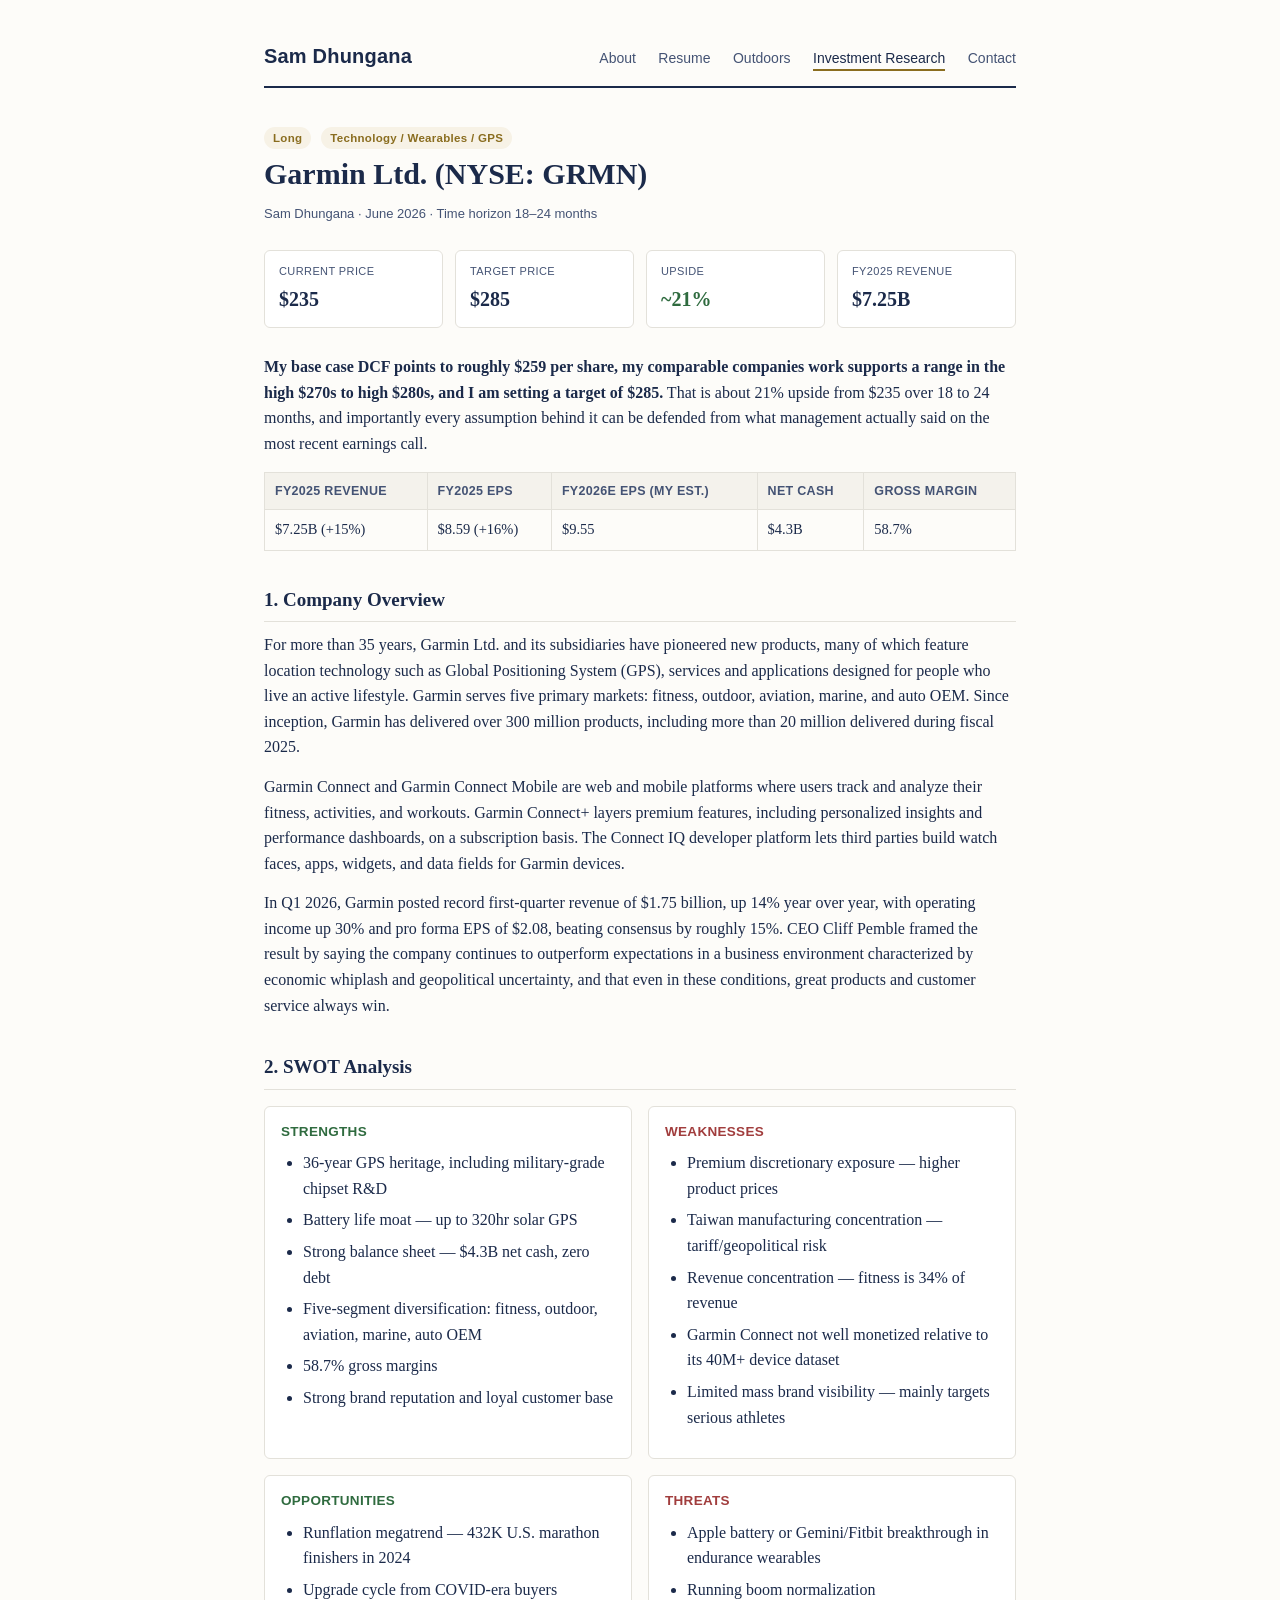
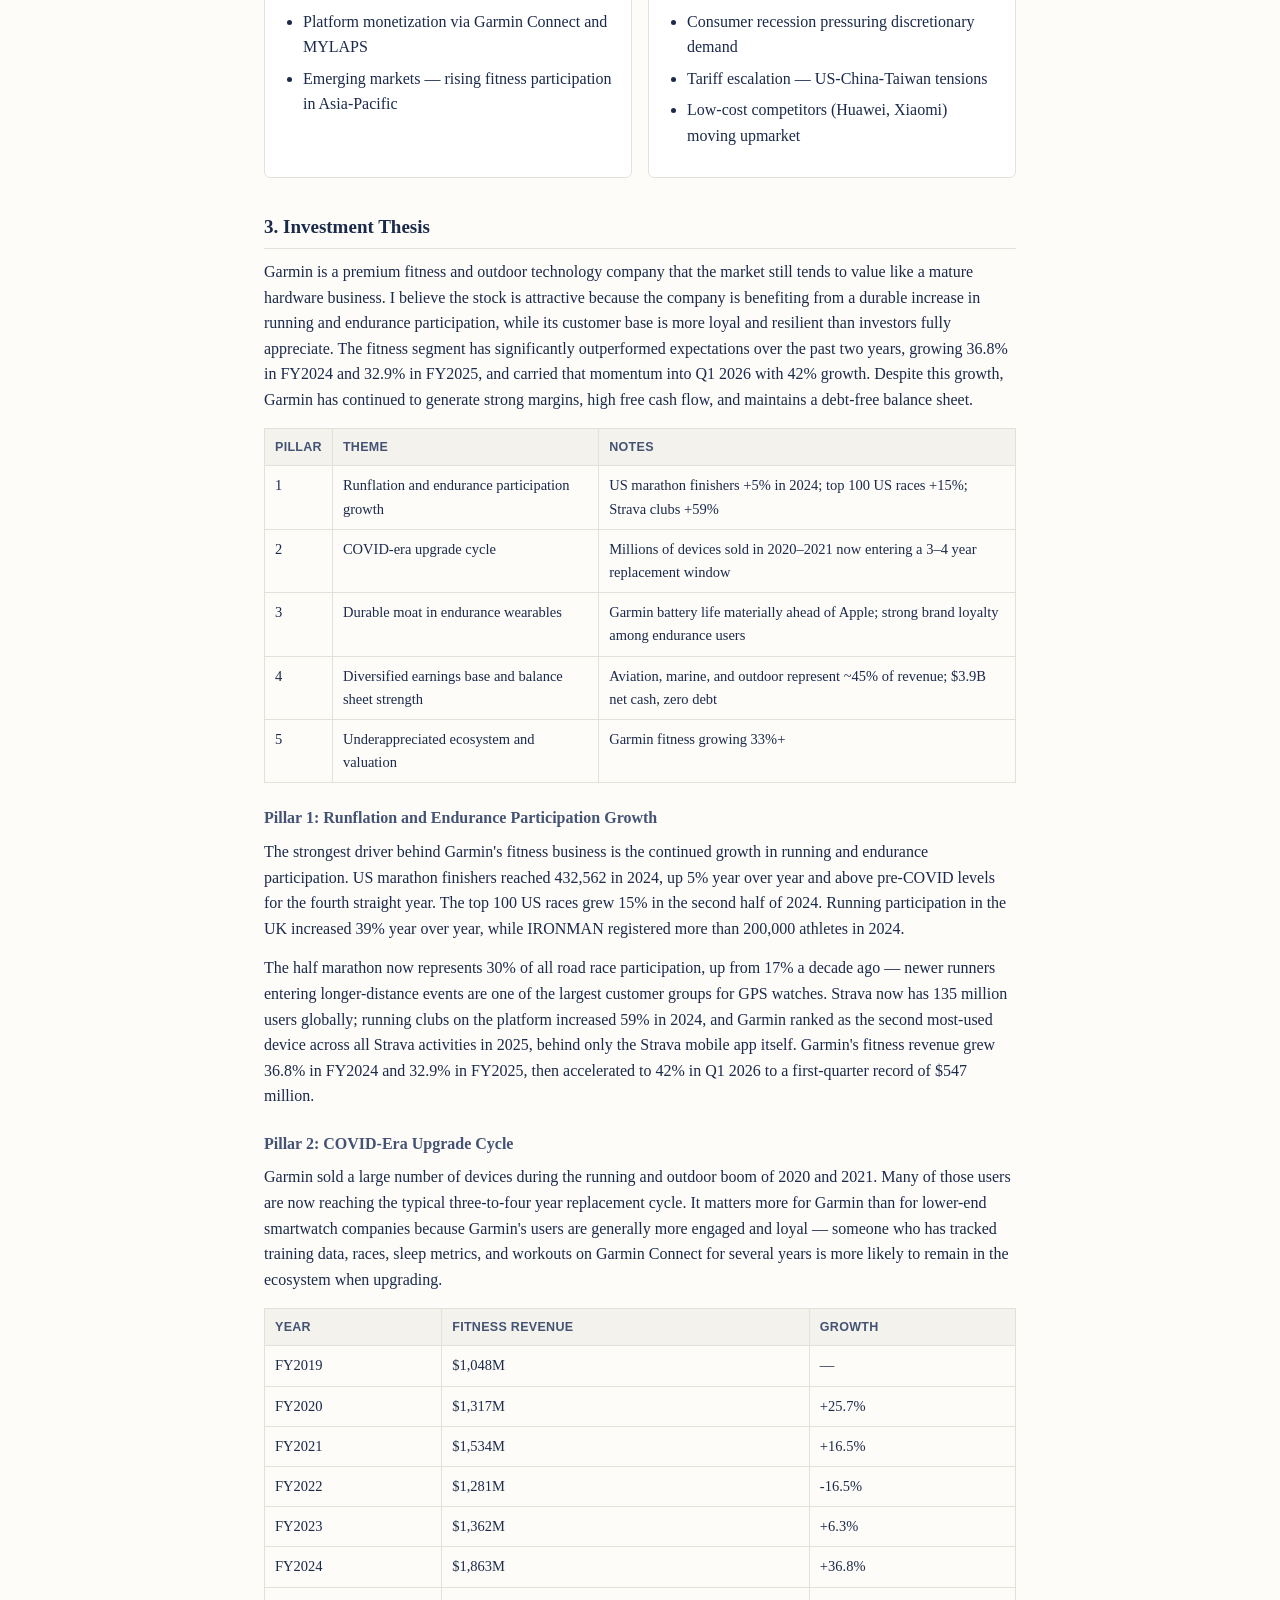
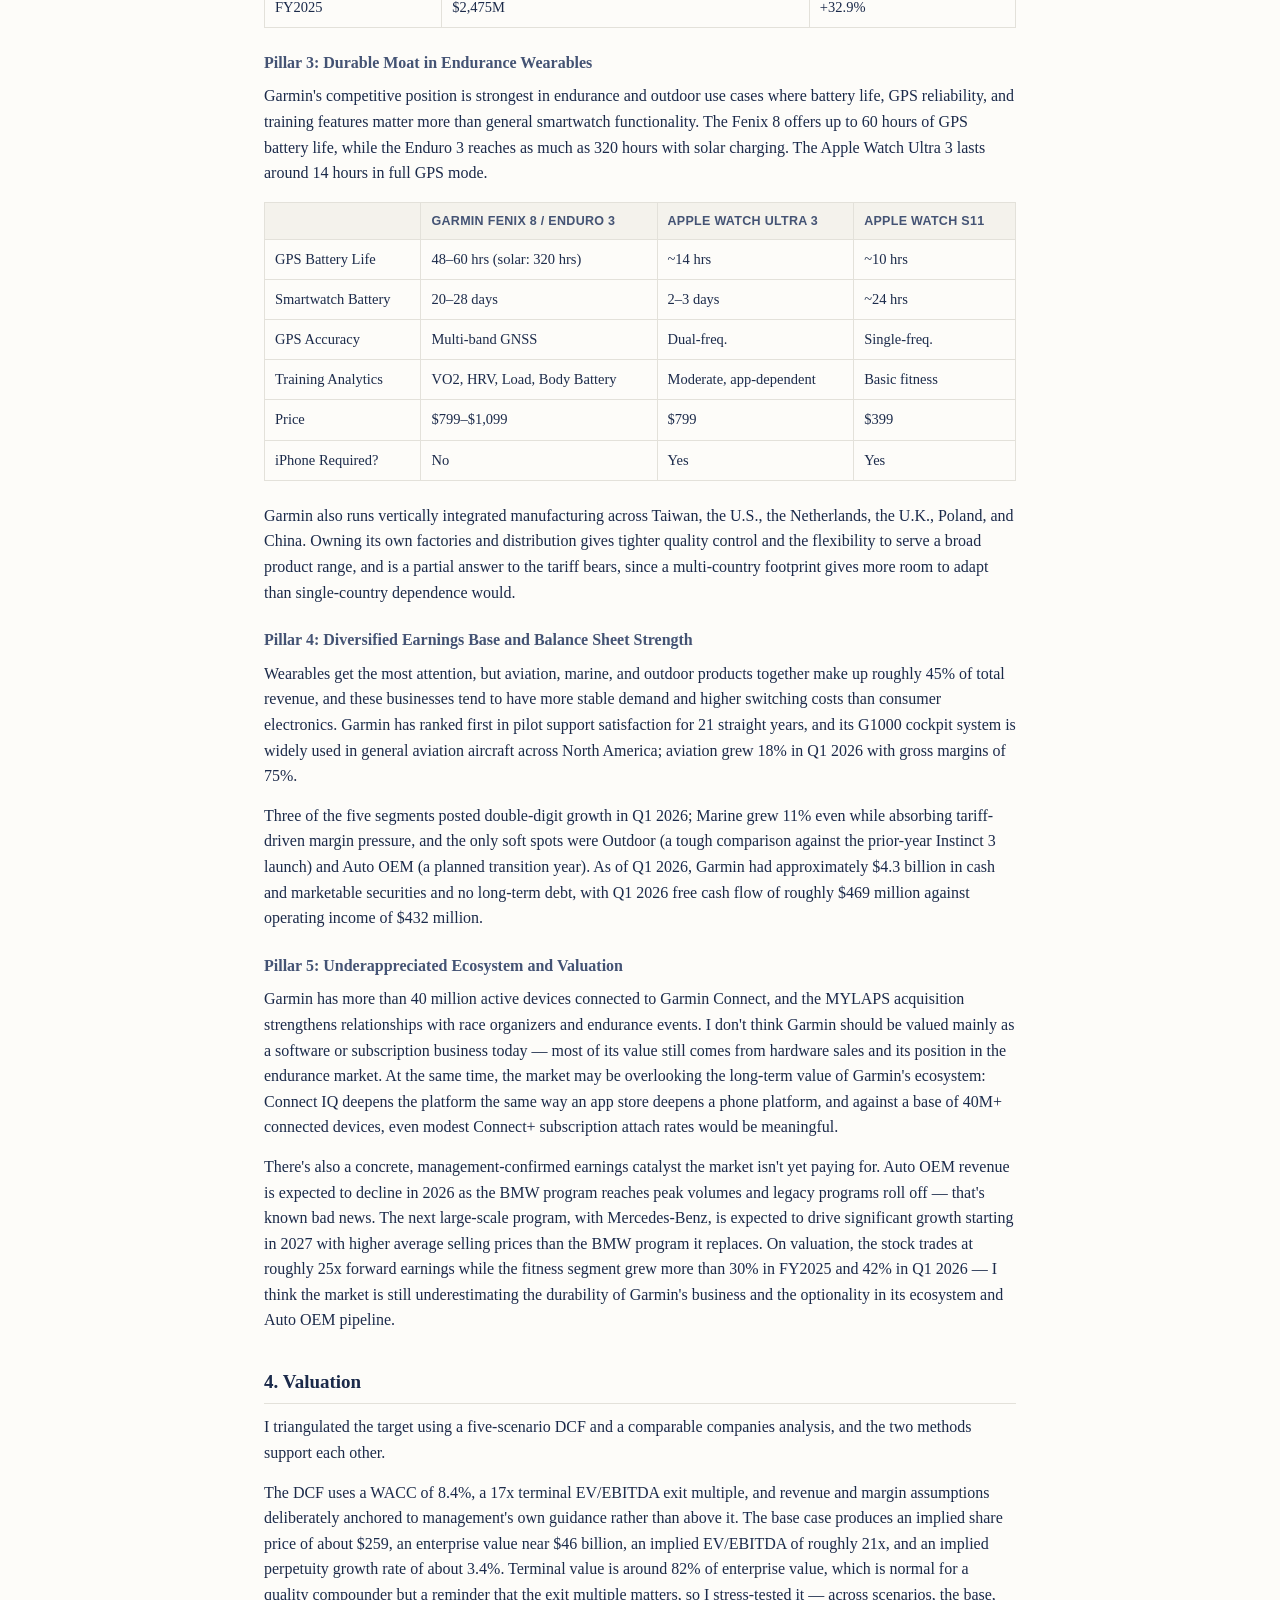
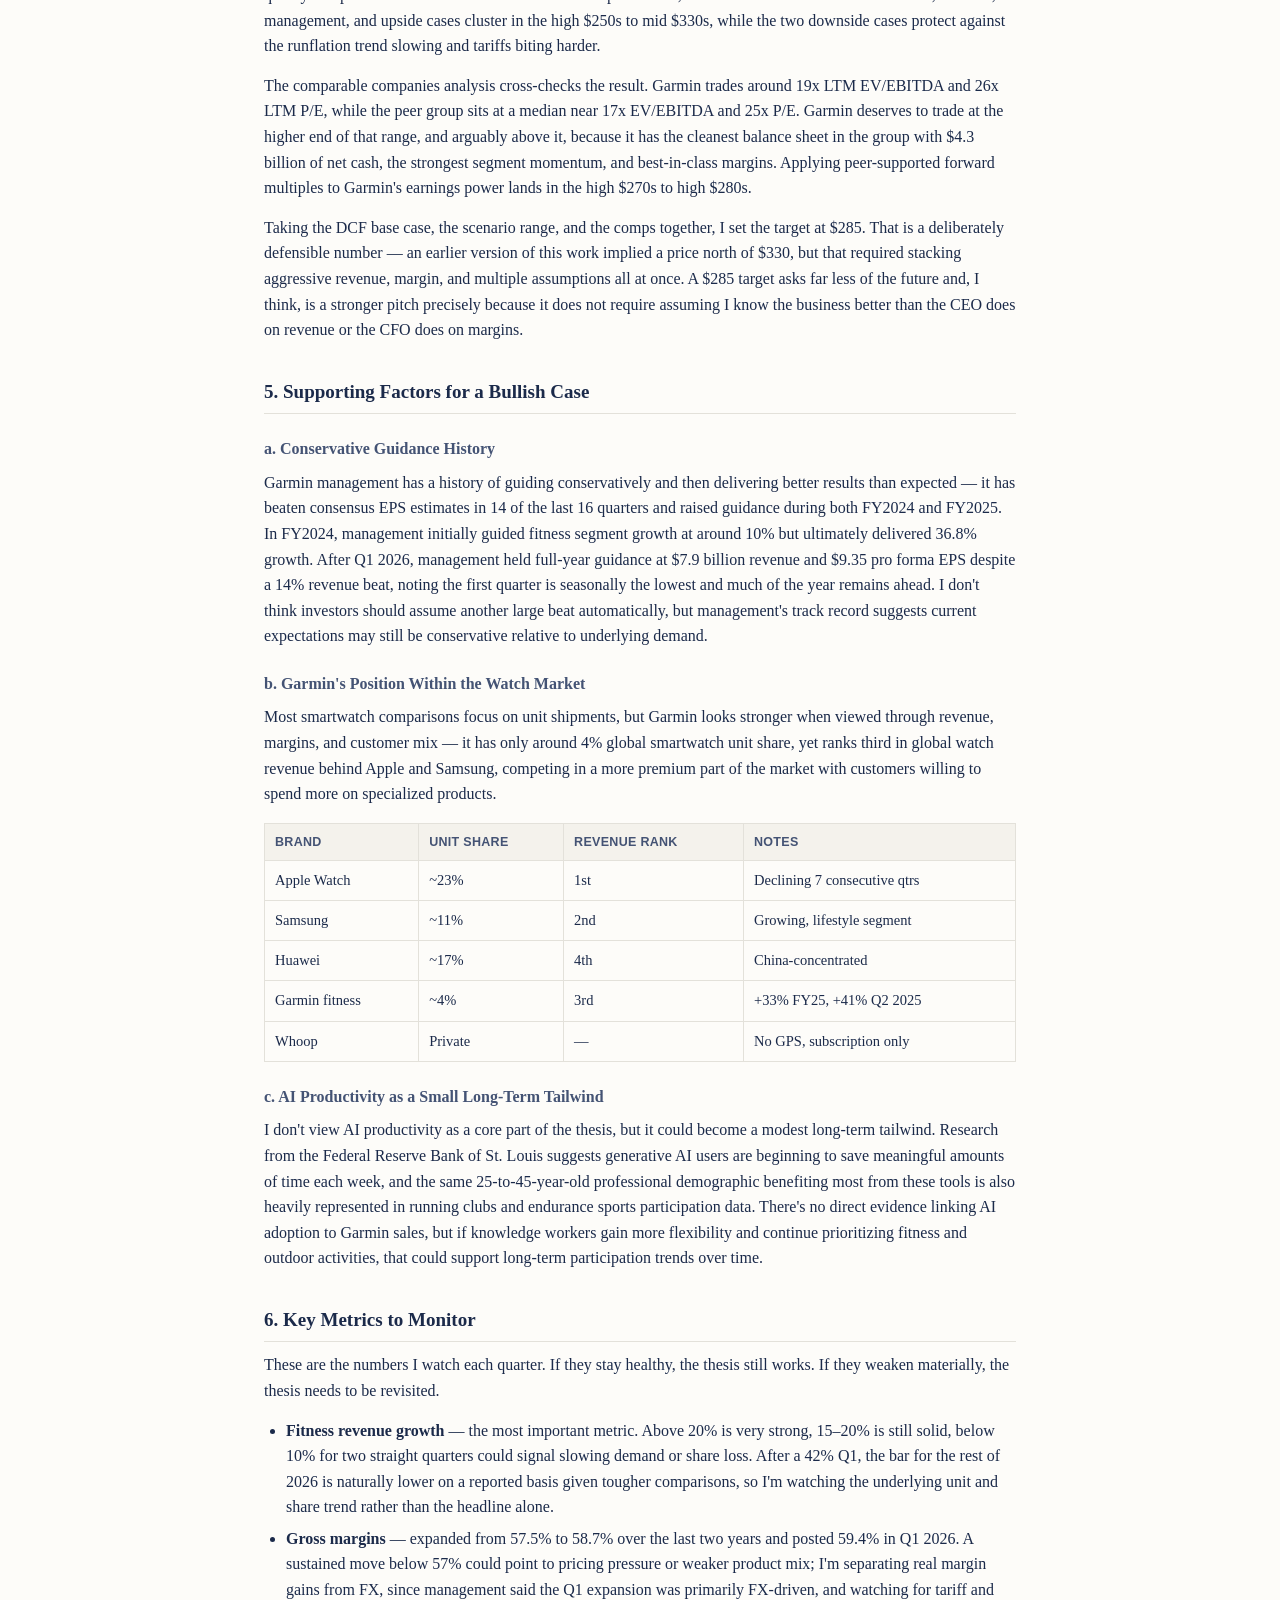
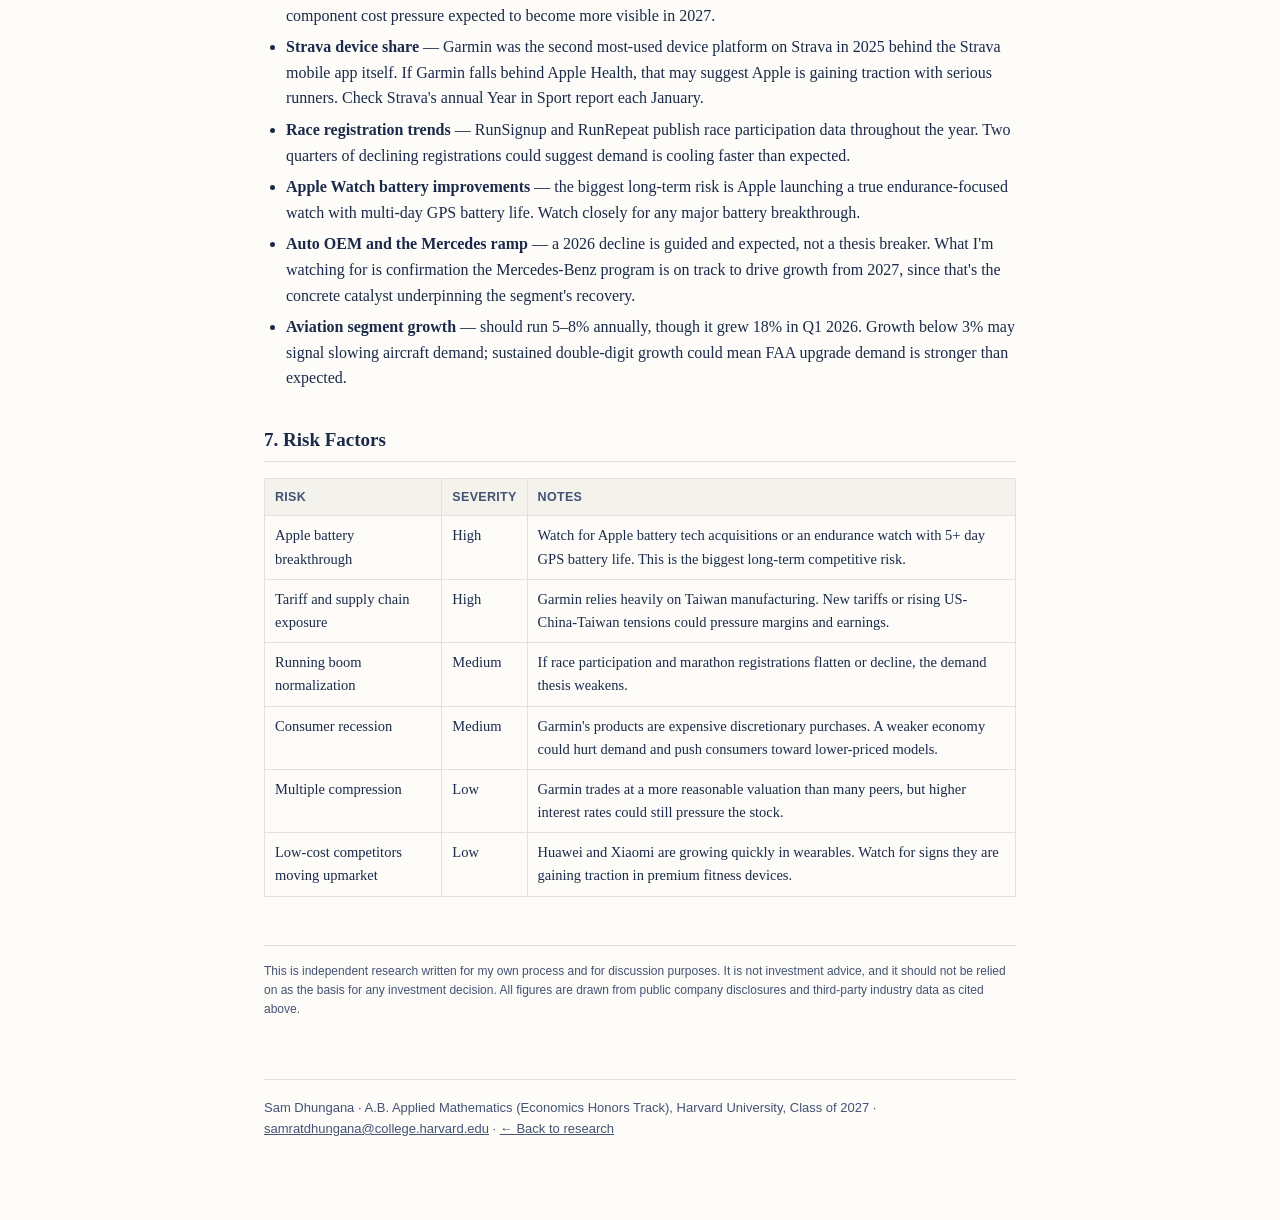
==== garmin.html @ d47741ad "Add files via upload" ====
<!DOCTYPE html>
<html lang="en">
<head>
<meta charset="UTF-8">
<meta name="viewport" content="width=device-width, initial-scale=1.0">
<title>Garmin Ltd. (NYSE: GRMN) — Sam Dhungana</title>
<link rel="stylesheet" href="style.css">
</head>
<body>
<div class="wrap">

  <header class="site">
    <div class="name">Sam Dhungana</div>
    <nav class="site">
      <a href="index.html">About</a>
      <a href="resume.html">Resume</a>
      <a href="outdoors.html">Outdoors</a>
      <a href="research.html" class="active">Investment Research</a>
      <a href="mailto:samratdhungana@college.harvard.edu">Contact</a>
    </nav>
  </header>

  <span class="pill">Long</span>
  <span class="pill">Technology / Wearables / GPS</span>
  <h1>Garmin Ltd. (NYSE: GRMN)</h1>
  <div class="byline">Sam Dhungana &middot; June 2026 &middot; Time horizon 18&ndash;24 months</div>

  <div class="stat-row">
    <div class="stat"><div class="label">Current Price</div><div class="value">$235</div></div>
    <div class="stat"><div class="label">Target Price</div><div class="value">$285</div></div>
    <div class="stat"><div class="label">Upside</div><div class="value upside">~21%</div></div>
    <div class="stat"><div class="label">FY2025 Revenue</div><div class="value">$7.25B</div></div>
  </div>

  <p><strong>My base case DCF points to roughly $259 per share, my comparable companies work supports a range in the high $270s to high $280s, and I am setting a target of $285.</strong> That is about 21% upside from $235 over 18 to 24 months, and importantly every assumption behind it can be defended from what management actually said on the most recent earnings call.</p>

  <table>
    <tr><th>FY2025 Revenue</th><th>FY2025 EPS</th><th>FY2026E EPS (My Est.)</th><th>Net Cash</th><th>Gross Margin</th></tr>
    <tr><td>$7.25B (+15%)</td><td>$8.59 (+16%)</td><td>$9.55</td><td>$4.3B</td><td>58.7%</td></tr>
  </table>

  <h2>1. Company Overview</h2>
  <p>For more than 35 years, Garmin Ltd. and its subsidiaries have pioneered new products, many of which feature location technology such as Global Positioning System (GPS), services and applications designed for people who live an active lifestyle. Garmin serves five primary markets: fitness, outdoor, aviation, marine, and auto OEM. Since inception, Garmin has delivered over 300 million products, including more than 20 million delivered during fiscal 2025.</p>
  <p>Garmin Connect and Garmin Connect Mobile are web and mobile platforms where users track and analyze their fitness, activities, and workouts. Garmin Connect+ layers premium features, including personalized insights and performance dashboards, on a subscription basis. The Connect IQ developer platform lets third parties build watch faces, apps, widgets, and data fields for Garmin devices.</p>
  <p>In Q1 2026, Garmin posted record first-quarter revenue of $1.75 billion, up 14% year over year, with operating income up 30% and pro forma EPS of $2.08, beating consensus by roughly 15%. CEO Cliff Pemble framed the result by saying the company continues to outperform expectations in a business environment characterized by economic whiplash and geopolitical uncertainty, and that even in these conditions, great products and customer service always win.</p>

  <h2>2. SWOT Analysis</h2>
  <div class="two-col">
    <div class="box strengths">
      <h4>Strengths</h4>
      <ul>
        <li>36-year GPS heritage, including military-grade chipset R&amp;D</li>
        <li>Battery life moat &mdash; up to 320hr solar GPS</li>
        <li>Strong balance sheet &mdash; $4.3B net cash, zero debt</li>
        <li>Five-segment diversification: fitness, outdoor, aviation, marine, auto OEM</li>
        <li>58.7% gross margins</li>
        <li>Strong brand reputation and loyal customer base</li>
      </ul>
    </div>
    <div class="box weaknesses">
      <h4>Weaknesses</h4>
      <ul>
        <li>Premium discretionary exposure &mdash; higher product prices</li>
        <li>Taiwan manufacturing concentration &mdash; tariff/geopolitical risk</li>
        <li>Revenue concentration &mdash; fitness is 34% of revenue</li>
        <li>Garmin Connect not well monetized relative to its 40M+ device dataset</li>
        <li>Limited mass brand visibility &mdash; mainly targets serious athletes</li>
      </ul>
    </div>
    <div class="box opportunities">
      <h4>Opportunities</h4>
      <ul>
        <li>Runflation megatrend &mdash; 432K U.S. marathon finishers in 2024</li>
        <li>Upgrade cycle from COVID-era buyers</li>
        <li>Platform monetization via Garmin Connect and MYLAPS</li>
        <li>Emerging markets &mdash; rising fitness participation in Asia-Pacific</li>
      </ul>
    </div>
    <div class="box threats">
      <h4>Threats</h4>
      <ul>
        <li>Apple battery or Gemini/Fitbit breakthrough in endurance wearables</li>
        <li>Running boom normalization</li>
        <li>Consumer recession pressuring discretionary demand</li>
        <li>Tariff escalation &mdash; US-China-Taiwan tensions</li>
        <li>Low-cost competitors (Huawei, Xiaomi) moving upmarket</li>
      </ul>
    </div>
  </div>

  <h2>3. Investment Thesis</h2>
  <p>Garmin is a premium fitness and outdoor technology company that the market still tends to value like a mature hardware business. I believe the stock is attractive because the company is benefiting from a durable increase in running and endurance participation, while its customer base is more loyal and resilient than investors fully appreciate. The fitness segment has significantly outperformed expectations over the past two years, growing 36.8% in FY2024 and 32.9% in FY2025, and carried that momentum into Q1 2026 with 42% growth. Despite this growth, Garmin has continued to generate strong margins, high free cash flow, and maintains a debt-free balance sheet.</p>

  <table>
    <tr><th>Pillar</th><th>Theme</th><th>Notes</th></tr>
    <tr><td>1</td><td>Runflation and endurance participation growth</td><td>US marathon finishers +5% in 2024; top 100 US races +15%; Strava clubs +59%</td></tr>
    <tr><td>2</td><td>COVID-era upgrade cycle</td><td>Millions of devices sold in 2020&ndash;2021 now entering a 3&ndash;4 year replacement window</td></tr>
    <tr><td>3</td><td>Durable moat in endurance wearables</td><td>Garmin battery life materially ahead of Apple; strong brand loyalty among endurance users</td></tr>
    <tr><td>4</td><td>Diversified earnings base and balance sheet strength</td><td>Aviation, marine, and outdoor represent ~45% of revenue; $3.9B net cash, zero debt</td></tr>
    <tr><td>5</td><td>Underappreciated ecosystem and valuation</td><td>Garmin fitness growing 33%+</td></tr>
  </table>

  <h3>Pillar 1: Runflation and Endurance Participation Growth</h3>
  <p>The strongest driver behind Garmin's fitness business is the continued growth in running and endurance participation. US marathon finishers reached 432,562 in 2024, up 5% year over year and above pre-COVID levels for the fourth straight year. The top 100 US races grew 15% in the second half of 2024. Running participation in the UK increased 39% year over year, while IRONMAN registered more than 200,000 athletes in 2024.</p>
  <p>The half marathon now represents 30% of all road race participation, up from 17% a decade ago &mdash; newer runners entering longer-distance events are one of the largest customer groups for GPS watches. Strava now has 135 million users globally; running clubs on the platform increased 59% in 2024, and Garmin ranked as the second most-used device across all Strava activities in 2025, behind only the Strava mobile app itself. Garmin's fitness revenue grew 36.8% in FY2024 and 32.9% in FY2025, then accelerated to 42% in Q1 2026 to a first-quarter record of $547 million.</p>

  <h3>Pillar 2: COVID-Era Upgrade Cycle</h3>
  <p>Garmin sold a large number of devices during the running and outdoor boom of 2020 and 2021. Many of those users are now reaching the typical three-to-four year replacement cycle. It matters more for Garmin than for lower-end smartwatch companies because Garmin's users are generally more engaged and loyal &mdash; someone who has tracked training data, races, sleep metrics, and workouts on Garmin Connect for several years is more likely to remain in the ecosystem when upgrading.</p>
  <table>
    <tr><th>Year</th><th>Fitness Revenue</th><th>Growth</th></tr>
    <tr><td>FY2019</td><td>$1,048M</td><td>&mdash;</td></tr>
    <tr><td>FY2020</td><td>$1,317M</td><td>+25.7%</td></tr>
    <tr><td>FY2021</td><td>$1,534M</td><td>+16.5%</td></tr>
    <tr><td>FY2022</td><td>$1,281M</td><td>-16.5%</td></tr>
    <tr><td>FY2023</td><td>$1,362M</td><td>+6.3%</td></tr>
    <tr><td>FY2024</td><td>$1,863M</td><td>+36.8%</td></tr>
    <tr><td>FY2025</td><td>$2,475M</td><td>+32.9%</td></tr>
  </table>

  <h3>Pillar 3: Durable Moat in Endurance Wearables</h3>
  <p>Garmin's competitive position is strongest in endurance and outdoor use cases where battery life, GPS reliability, and training features matter more than general smartwatch functionality. The Fenix 8 offers up to 60 hours of GPS battery life, while the Enduro 3 reaches as much as 320 hours with solar charging. The Apple Watch Ultra 3 lasts around 14 hours in full GPS mode.</p>
  <table>
    <tr><th></th><th>Garmin Fenix 8 / Enduro 3</th><th>Apple Watch Ultra 3</th><th>Apple Watch S11</th></tr>
    <tr><td>GPS Battery Life</td><td>48&ndash;60 hrs (solar: 320 hrs)</td><td>~14 hrs</td><td>~10 hrs</td></tr>
    <tr><td>Smartwatch Battery</td><td>20&ndash;28 days</td><td>2&ndash;3 days</td><td>~24 hrs</td></tr>
    <tr><td>GPS Accuracy</td><td>Multi-band GNSS</td><td>Dual-freq.</td><td>Single-freq.</td></tr>
    <tr><td>Training Analytics</td><td>VO2, HRV, Load, Body Battery</td><td>Moderate, app-dependent</td><td>Basic fitness</td></tr>
    <tr><td>Price</td><td>$799&ndash;$1,099</td><td>$799</td><td>$399</td></tr>
    <tr><td>iPhone Required?</td><td>No</td><td>Yes</td><td>Yes</td></tr>
  </table>
  <p>Garmin also runs vertically integrated manufacturing across Taiwan, the U.S., the Netherlands, the U.K., Poland, and China. Owning its own factories and distribution gives tighter quality control and the flexibility to serve a broad product range, and is a partial answer to the tariff bears, since a multi-country footprint gives more room to adapt than single-country dependence would.</p>

  <h3>Pillar 4: Diversified Earnings Base and Balance Sheet Strength</h3>
  <p>Wearables get the most attention, but aviation, marine, and outdoor products together make up roughly 45% of total revenue, and these businesses tend to have more stable demand and higher switching costs than consumer electronics. Garmin has ranked first in pilot support satisfaction for 21 straight years, and its G1000 cockpit system is widely used in general aviation aircraft across North America; aviation grew 18% in Q1 2026 with gross margins of 75%.</p>
  <p>Three of the five segments posted double-digit growth in Q1 2026; Marine grew 11% even while absorbing tariff-driven margin pressure, and the only soft spots were Outdoor (a tough comparison against the prior-year Instinct 3 launch) and Auto OEM (a planned transition year). As of Q1 2026, Garmin had approximately $4.3 billion in cash and marketable securities and no long-term debt, with Q1 2026 free cash flow of roughly $469 million against operating income of $432 million.</p>

  <h3>Pillar 5: Underappreciated Ecosystem and Valuation</h3>
  <p>Garmin has more than 40 million active devices connected to Garmin Connect, and the MYLAPS acquisition strengthens relationships with race organizers and endurance events. I don't think Garmin should be valued mainly as a software or subscription business today &mdash; most of its value still comes from hardware sales and its position in the endurance market. At the same time, the market may be overlooking the long-term value of Garmin's ecosystem: Connect IQ deepens the platform the same way an app store deepens a phone platform, and against a base of 40M+ connected devices, even modest Connect+ subscription attach rates would be meaningful.</p>
  <p>There's also a concrete, management-confirmed earnings catalyst the market isn't yet paying for. Auto OEM revenue is expected to decline in 2026 as the BMW program reaches peak volumes and legacy programs roll off &mdash; that's known bad news. The next large-scale program, with Mercedes-Benz, is expected to drive significant growth starting in 2027 with higher average selling prices than the BMW program it replaces. On valuation, the stock trades at roughly 25x forward earnings while the fitness segment grew more than 30% in FY2025 and 42% in Q1 2026 &mdash; I think the market is still underestimating the durability of Garmin's business and the optionality in its ecosystem and Auto OEM pipeline.</p>

  <h2>4. Valuation</h2>
  <p>I triangulated the target using a five-scenario DCF and a comparable companies analysis, and the two methods support each other.</p>
  <p>The DCF uses a WACC of 8.4%, a 17x terminal EV/EBITDA exit multiple, and revenue and margin assumptions deliberately anchored to management's own guidance rather than above it. The base case produces an implied share price of about $259, an enterprise value near $46 billion, an implied EV/EBITDA of roughly 21x, and an implied perpetuity growth rate of about 3.4%. Terminal value is around 82% of enterprise value, which is normal for a quality compounder but a reminder that the exit multiple matters, so I stress-tested it &mdash; across scenarios, the base, management, and upside cases cluster in the high $250s to mid $330s, while the two downside cases protect against the runflation trend slowing and tariffs biting harder.</p>
  <p>The comparable companies analysis cross-checks the result. Garmin trades around 19x LTM EV/EBITDA and 26x LTM P/E, while the peer group sits at a median near 17x EV/EBITDA and 25x P/E. Garmin deserves to trade at the higher end of that range, and arguably above it, because it has the cleanest balance sheet in the group with $4.3 billion of net cash, the strongest segment momentum, and best-in-class margins. Applying peer-supported forward multiples to Garmin's earnings power lands in the high $270s to high $280s.</p>
  <p>Taking the DCF base case, the scenario range, and the comps together, I set the target at $285. That is a deliberately defensible number &mdash; an earlier version of this work implied a price north of $330, but that required stacking aggressive revenue, margin, and multiple assumptions all at once. A $285 target asks far less of the future and, I think, is a stronger pitch precisely because it does not require assuming I know the business better than the CEO does on revenue or the CFO does on margins.</p>

  <h2>5. Supporting Factors for a Bullish Case</h2>
  <h3>a. Conservative Guidance History</h3>
  <p>Garmin management has a history of guiding conservatively and then delivering better results than expected &mdash; it has beaten consensus EPS estimates in 14 of the last 16 quarters and raised guidance during both FY2024 and FY2025. In FY2024, management initially guided fitness segment growth at around 10% but ultimately delivered 36.8% growth. After Q1 2026, management held full-year guidance at $7.9 billion revenue and $9.35 pro forma EPS despite a 14% revenue beat, noting the first quarter is seasonally the lowest and much of the year remains ahead. I don't think investors should assume another large beat automatically, but management's track record suggests current expectations may still be conservative relative to underlying demand.</p>

  <h3>b. Garmin's Position Within the Watch Market</h3>
  <p>Most smartwatch comparisons focus on unit shipments, but Garmin looks stronger when viewed through revenue, margins, and customer mix &mdash; it has only around 4% global smartwatch unit share, yet ranks third in global watch revenue behind Apple and Samsung, competing in a more premium part of the market with customers willing to spend more on specialized products.</p>
  <table>
    <tr><th>Brand</th><th>Unit Share</th><th>Revenue Rank</th><th>Notes</th></tr>
    <tr><td>Apple Watch</td><td>~23%</td><td>1st</td><td>Declining 7 consecutive qtrs</td></tr>
    <tr><td>Samsung</td><td>~11%</td><td>2nd</td><td>Growing, lifestyle segment</td></tr>
    <tr><td>Huawei</td><td>~17%</td><td>4th</td><td>China-concentrated</td></tr>
    <tr><td>Garmin fitness</td><td>~4%</td><td>3rd</td><td>+33% FY25, +41% Q2 2025</td></tr>
    <tr><td>Whoop</td><td>Private</td><td>&mdash;</td><td>No GPS, subscription only</td></tr>
  </table>

  <h3>c. AI Productivity as a Small Long-Term Tailwind</h3>
  <p>I don't view AI productivity as a core part of the thesis, but it could become a modest long-term tailwind. Research from the Federal Reserve Bank of St. Louis suggests generative AI users are beginning to save meaningful amounts of time each week, and the same 25-to-45-year-old professional demographic benefiting most from these tools is also heavily represented in running clubs and endurance sports participation data. There's no direct evidence linking AI adoption to Garmin sales, but if knowledge workers gain more flexibility and continue prioritizing fitness and outdoor activities, that could support long-term participation trends over time.</p>

  <h2>6. Key Metrics to Monitor</h2>
  <p>These are the numbers I watch each quarter. If they stay healthy, the thesis still works. If they weaken materially, the thesis needs to be revisited.</p>
  <ul>
    <li><strong>Fitness revenue growth</strong> &mdash; the most important metric. Above 20% is very strong, 15&ndash;20% is still solid, below 10% for two straight quarters could signal slowing demand or share loss. After a 42% Q1, the bar for the rest of 2026 is naturally lower on a reported basis given tougher comparisons, so I'm watching the underlying unit and share trend rather than the headline alone.</li>
    <li><strong>Gross margins</strong> &mdash; expanded from 57.5% to 58.7% over the last two years and posted 59.4% in Q1 2026. A sustained move below 57% could point to pricing pressure or weaker product mix; I'm separating real margin gains from FX, since management said the Q1 expansion was primarily FX-driven, and watching for tariff and component cost pressure expected to become more visible in 2027.</li>
    <li><strong>Strava device share</strong> &mdash; Garmin was the second most-used device platform on Strava in 2025 behind the Strava mobile app itself. If Garmin falls behind Apple Health, that may suggest Apple is gaining traction with serious runners. Check Strava's annual Year in Sport report each January.</li>
    <li><strong>Race registration trends</strong> &mdash; RunSignup and RunRepeat publish race participation data throughout the year. Two quarters of declining registrations could suggest demand is cooling faster than expected.</li>
    <li><strong>Apple Watch battery improvements</strong> &mdash; the biggest long-term risk is Apple launching a true endurance-focused watch with multi-day GPS battery life. Watch closely for any major battery breakthrough.</li>
    <li><strong>Auto OEM and the Mercedes ramp</strong> &mdash; a 2026 decline is guided and expected, not a thesis breaker. What I'm watching for is confirmation the Mercedes-Benz program is on track to drive growth from 2027, since that's the concrete catalyst underpinning the segment's recovery.</li>
    <li><strong>Aviation segment growth</strong> &mdash; should run 5&ndash;8% annually, though it grew 18% in Q1 2026. Growth below 3% may signal slowing aircraft demand; sustained double-digit growth could mean FAA upgrade demand is stronger than expected.</li>
  </ul>

  <h2>7. Risk Factors</h2>
  <table>
    <tr><th>Risk</th><th>Severity</th><th>Notes</th></tr>
    <tr><td>Apple battery breakthrough</td><td>High</td><td>Watch for Apple battery tech acquisitions or an endurance watch with 5+ day GPS battery life. This is the biggest long-term competitive risk.</td></tr>
    <tr><td>Tariff and supply chain exposure</td><td>High</td><td>Garmin relies heavily on Taiwan manufacturing. New tariffs or rising US-China-Taiwan tensions could pressure margins and earnings.</td></tr>
    <tr><td>Running boom normalization</td><td>Medium</td><td>If race participation and marathon registrations flatten or decline, the demand thesis weakens.</td></tr>
    <tr><td>Consumer recession</td><td>Medium</td><td>Garmin's products are expensive discretionary purchases. A weaker economy could hurt demand and push consumers toward lower-priced models.</td></tr>
    <tr><td>Multiple compression</td><td>Low</td><td>Garmin trades at a more reasonable valuation than many peers, but higher interest rates could still pressure the stock.</td></tr>
    <tr><td>Low-cost competitors moving upmarket</td><td>Low</td><td>Huawei and Xiaomi are growing quickly in wearables. Watch for signs they are gaining traction in premium fitness devices.</td></tr>
  </table>

  <div class="disclaimer">This is independent research written for my own process and for discussion purposes. It is not investment advice, and it should not be relied on as the basis for any investment decision. All figures are drawn from public company disclosures and third-party industry data as cited above.</div>

  <footer class="site">
    Sam Dhungana &middot; A.B. Applied Mathematics (Economics Honors Track), Harvard University, Class of 2027 &middot;
    <a href="mailto:samratdhungana@college.harvard.edu" style="color:#445374;">samratdhungana@college.harvard.edu</a>
    &middot; <a href="research.html" style="color:#445374;">&larr; Back to research</a>
  </footer>

</div>
</body>
</html>
---- style.css ----
:root {
  --ink: #1b2a4a;
  --ink-soft: #445374;
  --accent: #8a6d1f;
  --accent-bg: #f7f2e6;
  --line: #e3e1da;
  --bg: #fdfcf9;
  --green: #2f6b3f;
  --red: #a13d3d;
}

* { box-sizing: border-box; }

body {
  margin: 0;
  background: var(--bg);
  color: var(--ink);
  font-family: Georgia, "Times New Roman", serif;
  line-height: 1.6;
}

.wrap { max-width: 800px; margin: 0 auto; padding: 40px 24px 80px; }
.wrap.wide { max-width: 980px; }

header.site {
  display: flex;
  justify-content: space-between;
  align-items: baseline;
  border-bottom: 2px solid var(--ink);
  padding-bottom: 14px;
  margin-bottom: 36px;
  font-family: Helvetica, Arial, sans-serif;
  flex-wrap: wrap;
  gap: 8px;
}

header.site .name { font-size: 20px; font-weight: 700; letter-spacing: 0.2px; }

nav.site a {
  margin-left: 18px;
  color: var(--ink-soft);
  text-decoration: none;
  font-size: 14px;
  font-family: Helvetica, Arial, sans-serif;
  padding-bottom: 3px;
}
nav.site a:hover { color: var(--accent); text-decoration: underline; }
nav.site a.active { color: var(--ink); border-bottom: 2px solid var(--accent); }

h1 { font-size: 30px; margin: 0 0 6px; }
h2 { font-size: 19px; margin: 34px 0 10px; border-bottom: 1px solid var(--line); padding-bottom: 6px; }
h3 { font-size: 16px; margin: 22px 0 8px; color: var(--ink-soft); }
p { margin: 0 0 14px; }

.tagline { color: var(--ink-soft); font-size: 15px; margin-bottom: 30px; font-family: Helvetica, Arial, sans-serif; }

.hero {
  display: flex;
  gap: 28px;
  align-items: center;
  margin-bottom: 12px;
  flex-wrap: wrap;
}
.hero .portrait {
  width: 150px;
  height: 150px;
  border-radius: 10px;
  background: var(--accent-bg);
  border: 1px solid var(--line);
  flex-shrink: 0;
  display: flex;
  align-items: center;
  justify-content: center;
  font-family: Helvetica, Arial, sans-serif;
  font-size: 12px;
  color: var(--ink-soft);
  text-align: center;
  overflow: hidden;
}
.hero .portrait img { width: 100%; height: 100%; object-fit: cover; }
.hero .intro { flex: 1; min-width: 240px; }

.card {
  border: 1px solid var(--line);
  border-radius: 6px;
  padding: 18px 20px;
  margin-bottom: 16px;
  background: #fff;
}
.card a.title { font-size: 17px; font-weight: 700; color: var(--ink); text-decoration: none; }
.card a.title:hover { color: var(--accent); }
.card .meta { font-family: Helvetica, Arial, sans-serif; font-size: 12.5px; color: var(--ink-soft); margin: 4px 0 8px; text-transform: uppercase; letter-spacing: 0.4px; }
.card .desc { font-size: 14.5px; color: var(--ink-soft); margin: 0; }

.pill {
  display: inline-block;
  font-family: Helvetica, Arial, sans-serif;
  font-size: 11.5px;
  font-weight: 700;
  padding: 2px 9px;
  border-radius: 999px;
  background: var(--accent-bg);
  color: var(--accent);
  margin-right: 6px;
  letter-spacing: 0.3px;
}

table { width: 100%; border-collapse: collapse; margin: 16px 0 22px; font-size: 14.5px; }
th, td { border: 1px solid var(--line); padding: 8px 10px; text-align: left; vertical-align: top; }
th { background: #f4f2ec; font-family: Helvetica, Arial, sans-serif; font-size: 12.5px; text-transform: uppercase; letter-spacing: 0.3px; color: var(--ink-soft); }

.stat-row { display: flex; flex-wrap: wrap; gap: 12px; margin: 18px 0 26px; }
.stat { flex: 1 1 140px; border: 1px solid var(--line); border-radius: 6px; padding: 12px 14px; background: #fff; }
.stat .label { font-family: Helvetica, Arial, sans-serif; font-size: 11px; text-transform: uppercase; color: var(--ink-soft); letter-spacing: 0.4px; }
.stat .value { font-size: 20px; font-weight: 700; margin-top: 2px; }
.upside { color: var(--green); }

ul { margin: 0 0 14px; padding-left: 22px; }
li { margin-bottom: 6px; }

.byline { font-family: Helvetica, Arial, sans-serif; font-size: 13px; color: var(--ink-soft); margin-bottom: 26px; }

.disclaimer { margin-top: 48px; padding-top: 16px; border-top: 1px solid var(--line); font-family: Helvetica, Arial, sans-serif; font-size: 12px; color: var(--ink-soft); }

footer.site { margin-top: 60px; padding-top: 18px; border-top: 1px solid var(--line); font-family: Helvetica, Arial, sans-serif; font-size: 13px; color: var(--ink-soft); }

.two-col { display: grid; grid-template-columns: 1fr 1fr; gap: 16px; margin: 16px 0 22px; }
@media (max-width: 600px) { .two-col { grid-template-columns: 1fr; } }
.two-col .box { border: 1px solid var(--line); border-radius: 6px; padding: 14px 16px; background: #fff; }
.two-col .box h4 { margin: 0 0 8px; font-family: Helvetica, Arial, sans-serif; font-size: 13.5px; text-transform: uppercase; letter-spacing: 0.3px; }
.two-col .box.strengths h4 { color: var(--green); }
.two-col .box.weaknesses h4 { color: var(--red); }
.two-col .box.opportunities h4 { color: var(--green); }
.two-col .box.threats h4 { color: var(--red); }

/* Gallery */
.gallery {
  display: grid;
  grid-template-columns: repeat(auto-fill, minmax(220px, 1fr));
  gap: 14px;
  margin: 18px 0 26px;
}
.gallery figure {
  margin: 0;
  border: 1px solid var(--line);
  border-radius: 6px;
  overflow: hidden;
  background: #fff;
}
.gallery .ph {
  aspect-ratio: 4/3;
  background: repeating-linear-gradient(45deg, #f1efe8, #f1efe8 10px, #e9e6dc 10px, #e9e6dc 20px);
  display: flex;
  align-items: center;
  justify-content: center;
  font-family: Helvetica, Arial, sans-serif;
  font-size: 12px;
  color: var(--ink-soft);
  text-align: center;
  padding: 10px;
}
.gallery img { width: 100%; aspect-ratio: 4/3; object-fit: cover; display: block; }
.gallery figcaption { font-family: Helvetica, Arial, sans-serif; font-size: 12.5px; color: var(--ink-soft); padding: 8px 10px; }

.btn {
  display: inline-block;
  font-family: Helvetica, Arial, sans-serif;
  font-size: 13.5px;
  font-weight: 700;
  padding: 8px 16px;
  border-radius: 6px;
  background: var(--ink);
  color: #fff !important;
  text-decoration: none;
}
.btn:hover { background: var(--accent); }
.btn.secondary { background: #fff; color: var(--ink) !important; border: 1px solid var(--line); }

.section-nav { display: flex; gap: 10px; flex-wrap: wrap; margin: 20px 0 30px; }
.section-nav a {
  font-family: Helvetica, Arial, sans-serif;
  font-size: 13.5px;
  padding: 10px 14px;
  border: 1px solid var(--line);
  border-radius: 6px;
  text-decoration: none;
  color: var(--ink);
  background: #fff;
  flex: 1 1 140px;
  text-align: center;
}
.section-nav a:hover { border-color: var(--accent); color: var(--accent); }

.resume-embed {
  border: 1px solid var(--line);
  border-radius: 6px;
  overflow: hidden;
  margin: 16px 0 26px;
  background: #fff;
}
.resume-embed embed { width: 100%; height: 800px; display: block; }
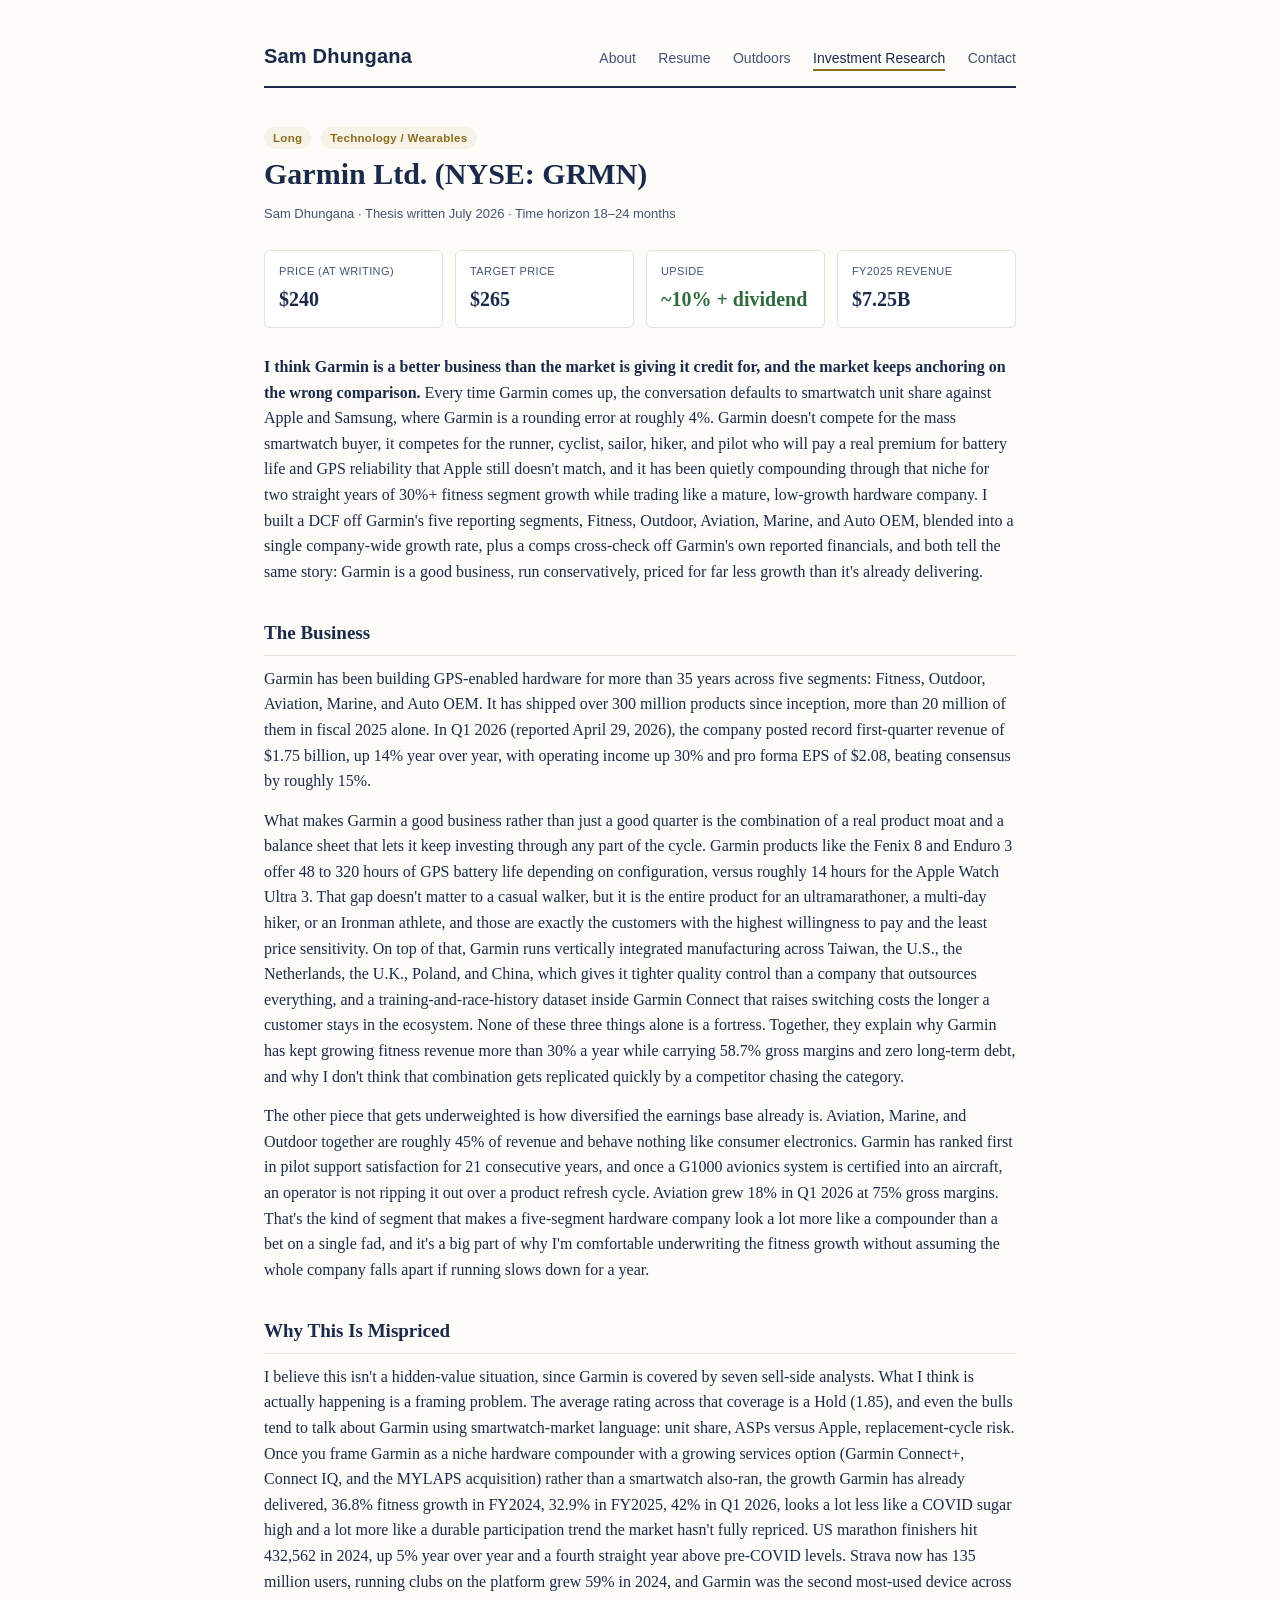
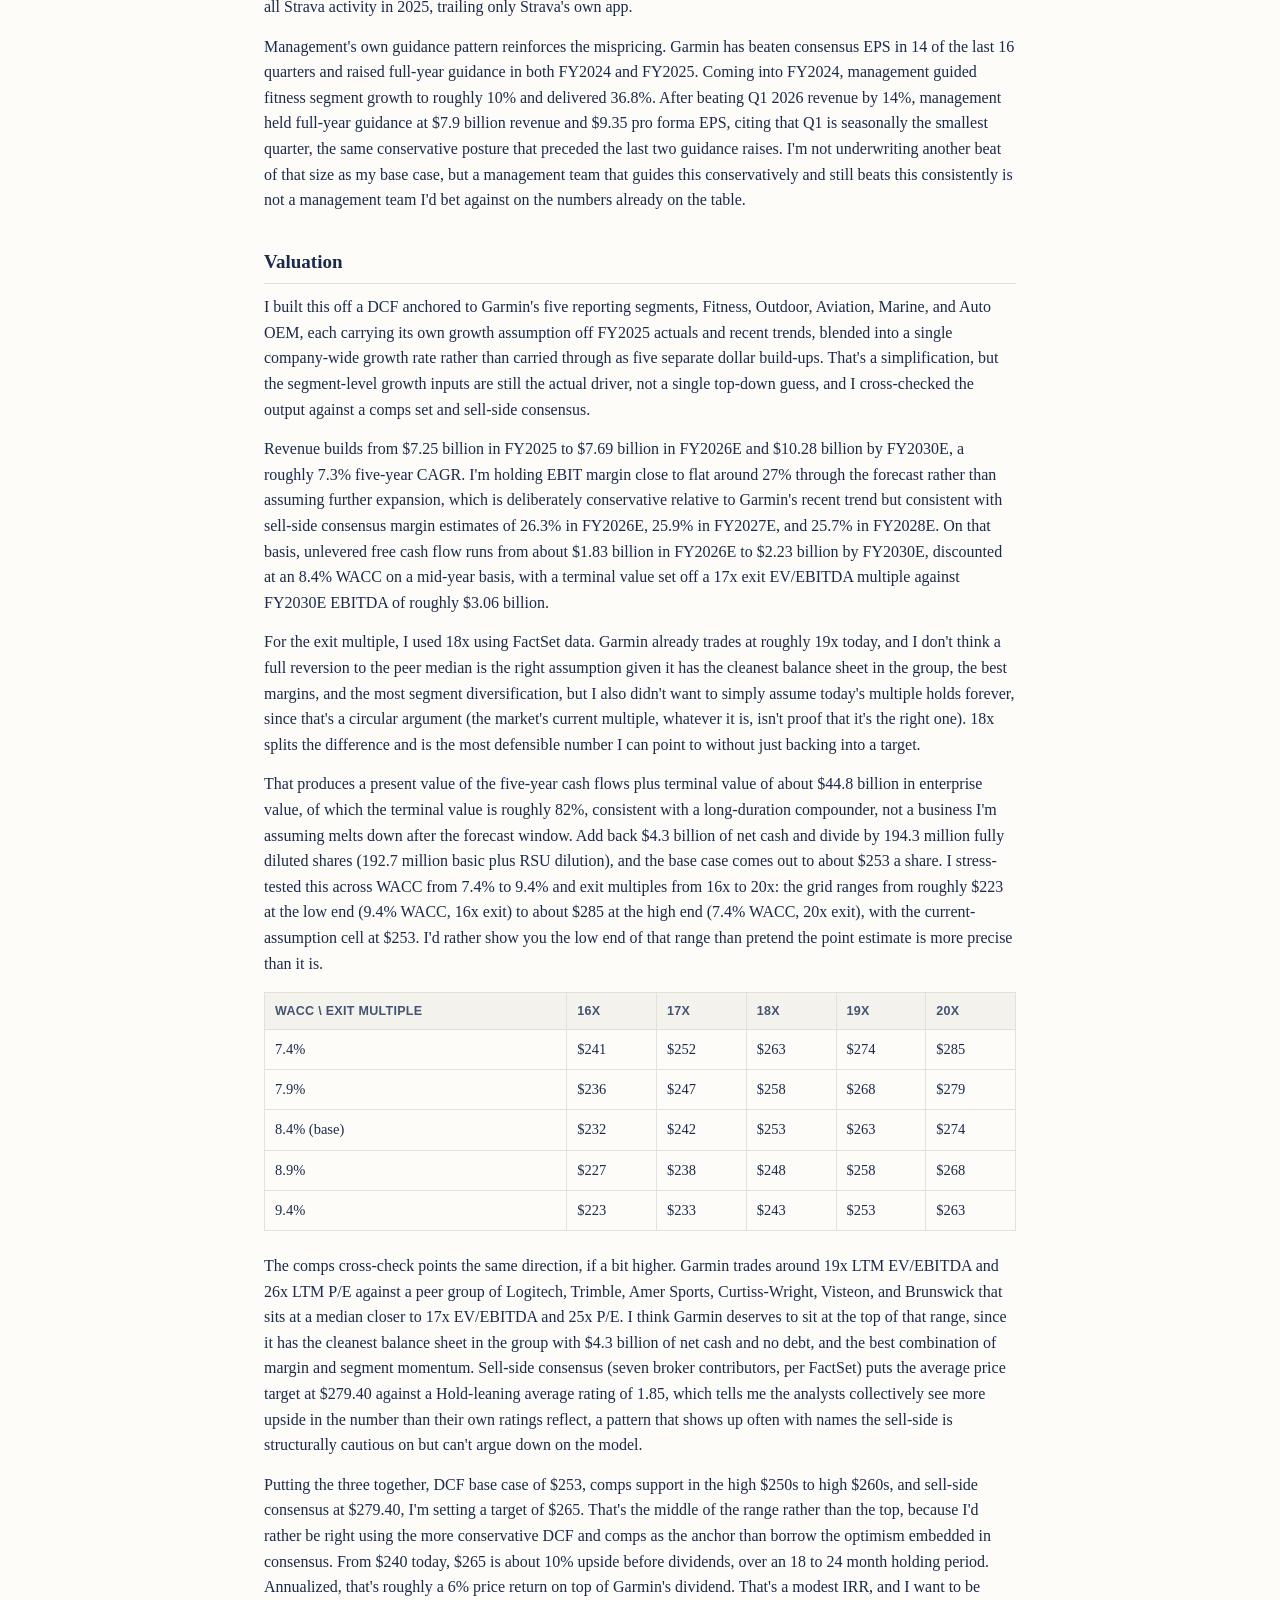
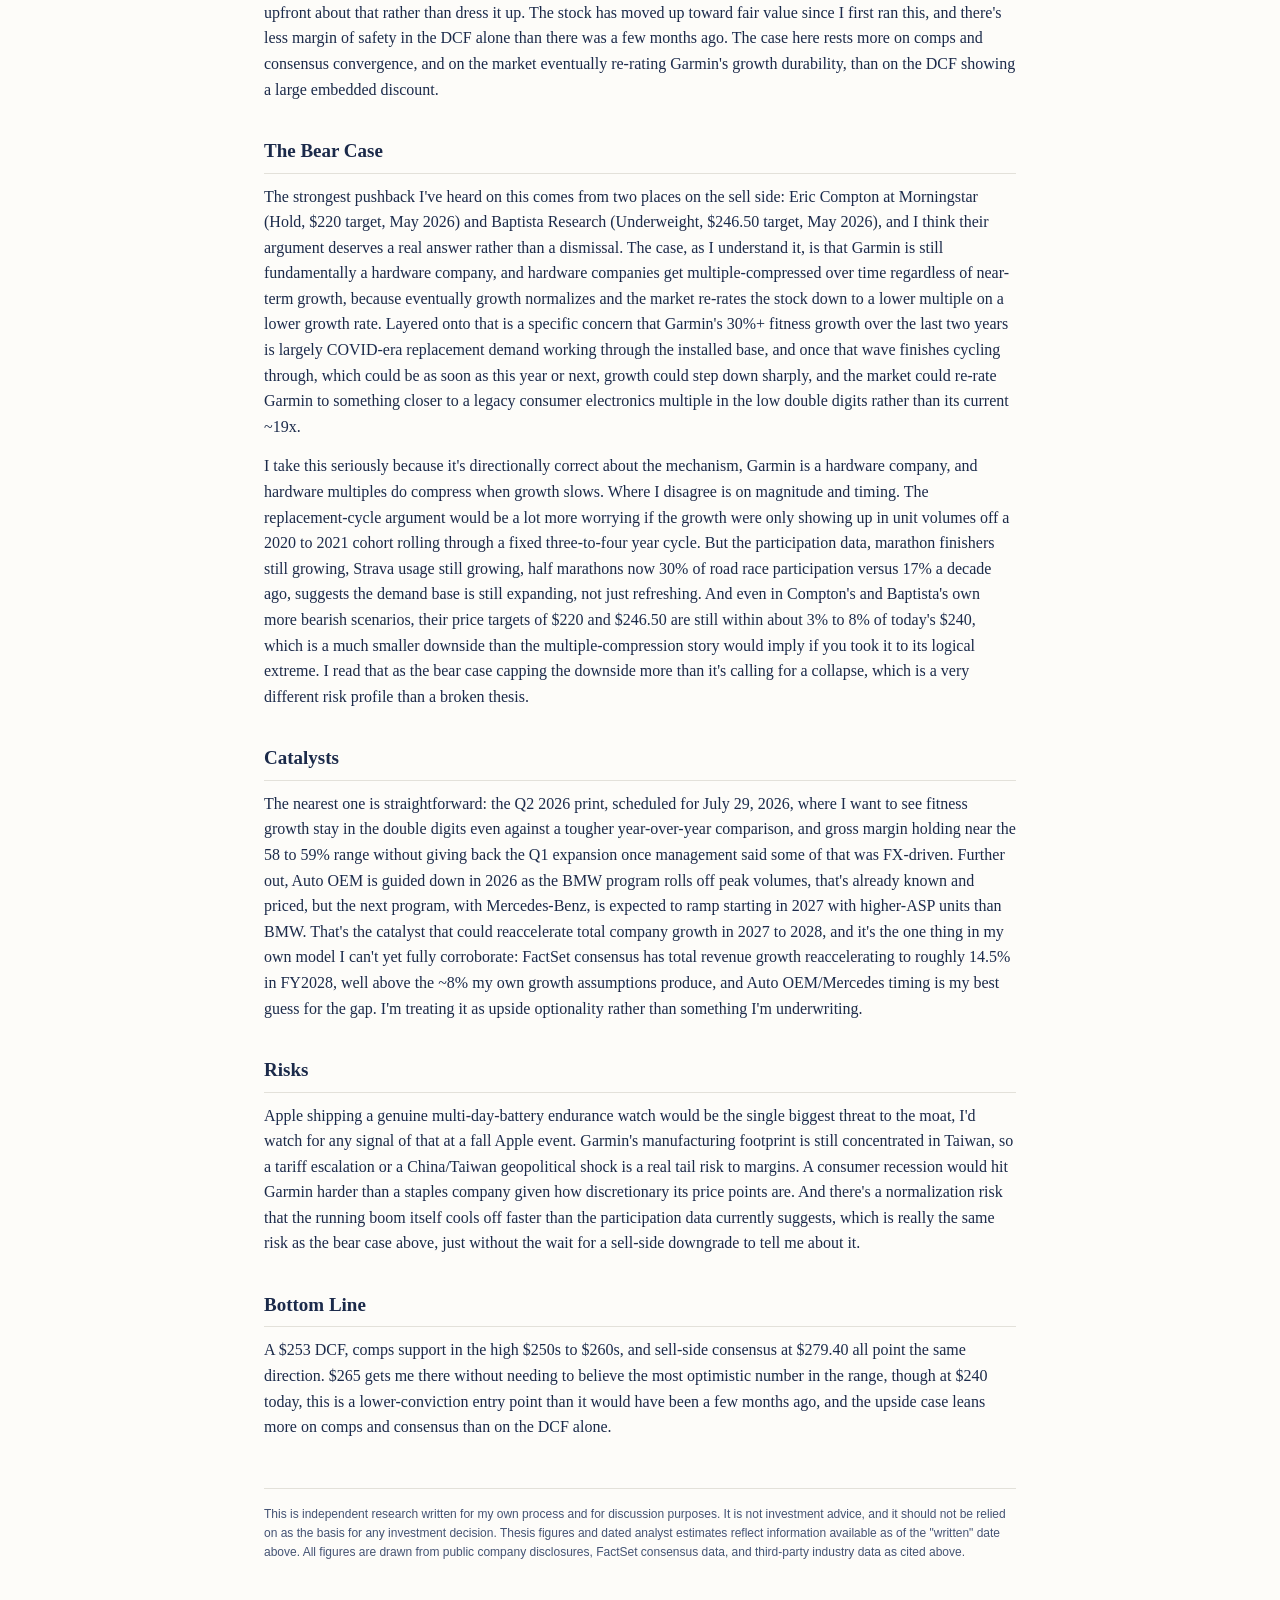
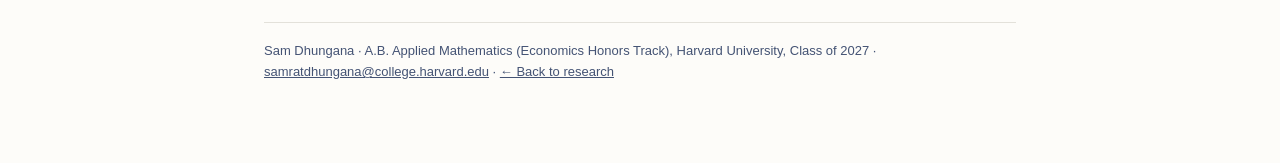
==== commit 3b3b3486: "Update Garmin thesis to v2 and remove coming-soon placeholder" ====
--- a/garmin.html
+++ b/garmin.html
@@ -21,171 +21,60 @@
   </header>
 
   <span class="pill">Long</span>
-  <span class="pill">Technology / Wearables / GPS</span>
+  <span class="pill">Technology / Wearables</span>
   <h1>Garmin Ltd. (NYSE: GRMN)</h1>
-  <div class="byline">Sam Dhungana &middot; June 2026 &middot; Time horizon 18&ndash;24 months</div>
+  <div class="byline">Sam Dhungana &middot; Thesis written July 2026 &middot; Time horizon 18&ndash;24 months</div>
 
   <div class="stat-row">
-    <div class="stat"><div class="label">Current Price</div><div class="value">$235</div></div>
-    <div class="stat"><div class="label">Target Price</div><div class="value">$285</div></div>
-    <div class="stat"><div class="label">Upside</div><div class="value upside">~21%</div></div>
+    <div class="stat"><div class="label">Price (at writing)</div><div class="value">$240</div></div>
+    <div class="stat"><div class="label">Target Price</div><div class="value">$265</div></div>
+    <div class="stat"><div class="label">Upside</div><div class="value upside">~10% + dividend</div></div>
     <div class="stat"><div class="label">FY2025 Revenue</div><div class="value">$7.25B</div></div>
   </div>
 
-  <p><strong>My base case DCF points to roughly $259 per share, my comparable companies work supports a range in the high $270s to high $280s, and I am setting a target of $285.</strong> That is about 21% upside from $235 over 18 to 24 months, and importantly every assumption behind it can be defended from what management actually said on the most recent earnings call.</p>
+  <p><strong>I think Garmin is a better business than the market is giving it credit for, and the market keeps anchoring on the wrong comparison.</strong> Every time Garmin comes up, the conversation defaults to smartwatch unit share against Apple and Samsung, where Garmin is a rounding error at roughly 4%. Garmin doesn't compete for the mass smartwatch buyer, it competes for the runner, cyclist, sailor, hiker, and pilot who will pay a real premium for battery life and GPS reliability that Apple still doesn't match, and it has been quietly compounding through that niche for two straight years of 30%+ fitness segment growth while trading like a mature, low-growth hardware company. I built a DCF off Garmin's five reporting segments, Fitness, Outdoor, Aviation, Marine, and Auto OEM, blended into a single company-wide growth rate, plus a comps cross-check off Garmin's own reported financials, and both tell the same story: Garmin is a good business, run conservatively, priced for far less growth than it's already delivering.</p>
+
+  <h2>The Business</h2>
+  <p>Garmin has been building GPS-enabled hardware for more than 35 years across five segments: Fitness, Outdoor, Aviation, Marine, and Auto OEM. It has shipped over 300 million products since inception, more than 20 million of them in fiscal 2025 alone. In Q1 2026 (reported April 29, 2026), the company posted record first-quarter revenue of $1.75 billion, up 14% year over year, with operating income up 30% and pro forma EPS of $2.08, beating consensus by roughly 15%.</p>
+  <p>What makes Garmin a good business rather than just a good quarter is the combination of a real product moat and a balance sheet that lets it keep investing through any part of the cycle. Garmin products like the Fenix 8 and Enduro 3 offer 48 to 320 hours of GPS battery life depending on configuration, versus roughly 14 hours for the Apple Watch Ultra 3. That gap doesn't matter to a casual walker, but it is the entire product for an ultramarathoner, a multi-day hiker, or an Ironman athlete, and those are exactly the customers with the highest willingness to pay and the least price sensitivity. On top of that, Garmin runs vertically integrated manufacturing across Taiwan, the U.S., the Netherlands, the U.K., Poland, and China, which gives it tighter quality control than a company that outsources everything, and a training-and-race-history dataset inside Garmin Connect that raises switching costs the longer a customer stays in the ecosystem. None of these three things alone is a fortress. Together, they explain why Garmin has kept growing fitness revenue more than 30% a year while carrying 58.7% gross margins and zero long-term debt, and why I don't think that combination gets replicated quickly by a competitor chasing the category.</p>
+  <p>The other piece that gets underweighted is how diversified the earnings base already is. Aviation, Marine, and Outdoor together are roughly 45% of revenue and behave nothing like consumer electronics. Garmin has ranked first in pilot support satisfaction for 21 consecutive years, and once a G1000 avionics system is certified into an aircraft, an operator is not ripping it out over a product refresh cycle. Aviation grew 18% in Q1 2026 at 75% gross margins. That's the kind of segment that makes a five-segment hardware company look a lot more like a compounder than a bet on a single fad, and it's a big part of why I'm comfortable underwriting the fitness growth without assuming the whole company falls apart if running slows down for a year.</p>
+
+  <h2>Why This Is Mispriced</h2>
+  <p>I believe this isn't a hidden-value situation, since Garmin is covered by seven sell-side analysts. What I think is actually happening is a framing problem. The average rating across that coverage is a Hold (1.85), and even the bulls tend to talk about Garmin using smartwatch-market language: unit share, ASPs versus Apple, replacement-cycle risk. Once you frame Garmin as a niche hardware compounder with a growing services option (Garmin Connect+, Connect IQ, and the MYLAPS acquisition) rather than a smartwatch also-ran, the growth Garmin has already delivered, 36.8% fitness growth in FY2024, 32.9% in FY2025, 42% in Q1 2026, looks a lot less like a COVID sugar high and a lot more like a durable participation trend the market hasn't fully repriced. US marathon finishers hit 432,562 in 2024, up 5% year over year and a fourth straight year above pre-COVID levels. Strava now has 135 million users, running clubs on the platform grew 59% in 2024, and Garmin was the second most-used device across all Strava activity in 2025, trailing only Strava's own app.</p>
+  <p>Management's own guidance pattern reinforces the mispricing. Garmin has beaten consensus EPS in 14 of the last 16 quarters and raised full-year guidance in both FY2024 and FY2025. Coming into FY2024, management guided fitness segment growth to roughly 10% and delivered 36.8%. After beating Q1 2026 revenue by 14%, management held full-year guidance at $7.9 billion revenue and $9.35 pro forma EPS, citing that Q1 is seasonally the smallest quarter, the same conservative posture that preceded the last two guidance raises. I'm not underwriting another beat of that size as my base case, but a management team that guides this conservatively and still beats this consistently is not a management team I'd bet against on the numbers already on the table.</p>
+
+  <h2>Valuation</h2>
+  <p>I built this off a DCF anchored to Garmin's five reporting segments, Fitness, Outdoor, Aviation, Marine, and Auto OEM, each carrying its own growth assumption off FY2025 actuals and recent trends, blended into a single company-wide growth rate rather than carried through as five separate dollar build-ups. That's a simplification, but the segment-level growth inputs are still the actual driver, not a single top-down guess, and I cross-checked the output against a comps set and sell-side consensus.</p>
+  <p>Revenue builds from $7.25 billion in FY2025 to $7.69 billion in FY2026E and $10.28 billion by FY2030E, a roughly 7.3% five-year CAGR. I'm holding EBIT margin close to flat around 27% through the forecast rather than assuming further expansion, which is deliberately conservative relative to Garmin's recent trend but consistent with sell-side consensus margin estimates of 26.3% in FY2026E, 25.9% in FY2027E, and 25.7% in FY2028E. On that basis, unlevered free cash flow runs from about $1.83 billion in FY2026E to $2.23 billion by FY2030E, discounted at an 8.4% WACC on a mid-year basis, with a terminal value set off a 17x exit EV/EBITDA multiple against FY2030E EBITDA of roughly $3.06 billion.</p>
+  <p>For the exit multiple, I used 18x using FactSet data. Garmin already trades at roughly 19x today, and I don't think a full reversion to the peer median is the right assumption given it has the cleanest balance sheet in the group, the best margins, and the most segment diversification, but I also didn't want to simply assume today's multiple holds forever, since that's a circular argument (the market's current multiple, whatever it is, isn't proof that it's the right one). 18x splits the difference and is the most defensible number I can point to without just backing into a target.</p>
+  <p>That produces a present value of the five-year cash flows plus terminal value of about $44.8 billion in enterprise value, of which the terminal value is roughly 82%, consistent with a long-duration compounder, not a business I'm assuming melts down after the forecast window. Add back $4.3 billion of net cash and divide by 194.3 million fully diluted shares (192.7 million basic plus RSU dilution), and the base case comes out to about $253 a share. I stress-tested this across WACC from 7.4% to 9.4% and exit multiples from 16x to 20x: the grid ranges from roughly $223 at the low end (9.4% WACC, 16x exit) to about $285 at the high end (7.4% WACC, 20x exit), with the current-assumption cell at $253. I'd rather show you the low end of that range than pretend the point estimate is more precise than it is.</p>
 
   <table>
-    <tr><th>FY2025 Revenue</th><th>FY2025 EPS</th><th>FY2026E EPS (My Est.)</th><th>Net Cash</th><th>Gross Margin</th></tr>
-    <tr><td>$7.25B (+15%)</td><td>$8.59 (+16%)</td><td>$9.55</td><td>$4.3B</td><td>58.7%</td></tr>
+    <tr><th>WACC \ Exit Multiple</th><th>16x</th><th>17x</th><th>18x</th><th>19x</th><th>20x</th></tr>
+    <tr><td>7.4%</td><td>$241</td><td>$252</td><td>$263</td><td>$274</td><td>$285</td></tr>
+    <tr><td>7.9%</td><td>$236</td><td>$247</td><td>$258</td><td>$268</td><td>$279</td></tr>
+    <tr><td>8.4% (base)</td><td>$232</td><td>$242</td><td>$253</td><td>$263</td><td>$274</td></tr>
+    <tr><td>8.9%</td><td>$227</td><td>$238</td><td>$248</td><td>$258</td><td>$268</td></tr>
+    <tr><td>9.4%</td><td>$223</td><td>$233</td><td>$243</td><td>$253</td><td>$263</td></tr>
   </table>
 
-  <h2>1. Company Overview</h2>
-  <p>For more than 35 years, Garmin Ltd. and its subsidiaries have pioneered new products, many of which feature location technology such as Global Positioning System (GPS), services and applications designed for people who live an active lifestyle. Garmin serves five primary markets: fitness, outdoor, aviation, marine, and auto OEM. Since inception, Garmin has delivered over 300 million products, including more than 20 million delivered during fiscal 2025.</p>
-  <p>Garmin Connect and Garmin Connect Mobile are web and mobile platforms where users track and analyze their fitness, activities, and workouts. Garmin Connect+ layers premium features, including personalized insights and performance dashboards, on a subscription basis. The Connect IQ developer platform lets third parties build watch faces, apps, widgets, and data fields for Garmin devices.</p>
-  <p>In Q1 2026, Garmin posted record first-quarter revenue of $1.75 billion, up 14% year over year, with operating income up 30% and pro forma EPS of $2.08, beating consensus by roughly 15%. CEO Cliff Pemble framed the result by saying the company continues to outperform expectations in a business environment characterized by economic whiplash and geopolitical uncertainty, and that even in these conditions, great products and customer service always win.</p>
+  <p>The comps cross-check points the same direction, if a bit higher. Garmin trades around 19x LTM EV/EBITDA and 26x LTM P/E against a peer group of Logitech, Trimble, Amer Sports, Curtiss-Wright, Visteon, and Brunswick that sits at a median closer to 17x EV/EBITDA and 25x P/E. I think Garmin deserves to sit at the top of that range, since it has the cleanest balance sheet in the group with $4.3 billion of net cash and no debt, and the best combination of margin and segment momentum. Sell-side consensus (seven broker contributors, per FactSet) puts the average price target at $279.40 against a Hold-leaning average rating of 1.85, which tells me the analysts collectively see more upside in the number than their own ratings reflect, a pattern that shows up often with names the sell-side is structurally cautious on but can't argue down on the model.</p>
+  <p>Putting the three together, DCF base case of $253, comps support in the high $250s to high $260s, and sell-side consensus at $279.40, I'm setting a target of $265. That's the middle of the range rather than the top, because I'd rather be right using the more conservative DCF and comps as the anchor than borrow the optimism embedded in consensus. From $240 today, $265 is about 10% upside before dividends, over an 18 to 24 month holding period. Annualized, that's roughly a 6% price return on top of Garmin's dividend. That's a modest IRR, and I want to be upfront about that rather than dress it up. The stock has moved up toward fair value since I first ran this, and there's less margin of safety in the DCF alone than there was a few months ago. The case here rests more on comps and consensus convergence, and on the market eventually re-rating Garmin's growth durability, than on the DCF showing a large embedded discount.</p>
 
-  <h2>2. SWOT Analysis</h2>
-  <div class="two-col">
-    <div class="box strengths">
-      <h4>Strengths</h4>
-      <ul>
-        <li>36-year GPS heritage, including military-grade chipset R&amp;D</li>
-        <li>Battery life moat &mdash; up to 320hr solar GPS</li>
-        <li>Strong balance sheet &mdash; $4.3B net cash, zero debt</li>
-        <li>Five-segment diversification: fitness, outdoor, aviation, marine, auto OEM</li>
-        <li>58.7% gross margins</li>
-        <li>Strong brand reputation and loyal customer base</li>
-      </ul>
-    </div>
-    <div class="box weaknesses">
-      <h4>Weaknesses</h4>
-      <ul>
-        <li>Premium discretionary exposure &mdash; higher product prices</li>
-        <li>Taiwan manufacturing concentration &mdash; tariff/geopolitical risk</li>
-        <li>Revenue concentration &mdash; fitness is 34% of revenue</li>
-        <li>Garmin Connect not well monetized relative to its 40M+ device dataset</li>
-        <li>Limited mass brand visibility &mdash; mainly targets serious athletes</li>
-      </ul>
-    </div>
-    <div class="box opportunities">
-      <h4>Opportunities</h4>
-      <ul>
-        <li>Runflation megatrend &mdash; 432K U.S. marathon finishers in 2024</li>
-        <li>Upgrade cycle from COVID-era buyers</li>
-        <li>Platform monetization via Garmin Connect and MYLAPS</li>
-        <li>Emerging markets &mdash; rising fitness participation in Asia-Pacific</li>
-      </ul>
-    </div>
-    <div class="box threats">
-      <h4>Threats</h4>
-      <ul>
-        <li>Apple battery or Gemini/Fitbit breakthrough in endurance wearables</li>
-        <li>Running boom normalization</li>
-        <li>Consumer recession pressuring discretionary demand</li>
-        <li>Tariff escalation &mdash; US-China-Taiwan tensions</li>
-        <li>Low-cost competitors (Huawei, Xiaomi) moving upmarket</li>
-      </ul>
-    </div>
-  </div>
+  <h2>The Bear Case</h2>
+  <p>The strongest pushback I've heard on this comes from two places on the sell side: Eric Compton at Morningstar (Hold, $220 target, May 2026) and Baptista Research (Underweight, $246.50 target, May 2026), and I think their argument deserves a real answer rather than a dismissal. The case, as I understand it, is that Garmin is still fundamentally a hardware company, and hardware companies get multiple-compressed over time regardless of near-term growth, because eventually growth normalizes and the market re-rates the stock down to a lower multiple on a lower growth rate. Layered onto that is a specific concern that Garmin's 30%+ fitness growth over the last two years is largely COVID-era replacement demand working through the installed base, and once that wave finishes cycling through, which could be as soon as this year or next, growth could step down sharply, and the market could re-rate Garmin to something closer to a legacy consumer electronics multiple in the low double digits rather than its current ~19x.</p>
+  <p>I take this seriously because it's directionally correct about the mechanism, Garmin is a hardware company, and hardware multiples do compress when growth slows. Where I disagree is on magnitude and timing. The replacement-cycle argument would be a lot more worrying if the growth were only showing up in unit volumes off a 2020 to 2021 cohort rolling through a fixed three-to-four year cycle. But the participation data, marathon finishers still growing, Strava usage still growing, half marathons now 30% of road race participation versus 17% a decade ago, suggests the demand base is still expanding, not just refreshing. And even in Compton's and Baptista's own more bearish scenarios, their price targets of $220 and $246.50 are still within about 3% to 8% of today's $240, which is a much smaller downside than the multiple-compression story would imply if you took it to its logical extreme. I read that as the bear case capping the downside more than it's calling for a collapse, which is a very different risk profile than a broken thesis.</p>
 
-  <h2>3. Investment Thesis</h2>
-  <p>Garmin is a premium fitness and outdoor technology company that the market still tends to value like a mature hardware business. I believe the stock is attractive because the company is benefiting from a durable increase in running and endurance participation, while its customer base is more loyal and resilient than investors fully appreciate. The fitness segment has significantly outperformed expectations over the past two years, growing 36.8% in FY2024 and 32.9% in FY2025, and carried that momentum into Q1 2026 with 42% growth. Despite this growth, Garmin has continued to generate strong margins, high free cash flow, and maintains a debt-free balance sheet.</p>
+  <h2>Catalysts</h2>
+  <p>The nearest one is straightforward: the Q2 2026 print, scheduled for July 29, 2026, where I want to see fitness growth stay in the double digits even against a tougher year-over-year comparison, and gross margin holding near the 58 to 59% range without giving back the Q1 expansion once management said some of that was FX-driven. Further out, Auto OEM is guided down in 2026 as the BMW program rolls off peak volumes, that's already known and priced, but the next program, with Mercedes-Benz, is expected to ramp starting in 2027 with higher-ASP units than BMW. That's the catalyst that could reaccelerate total company growth in 2027 to 2028, and it's the one thing in my own model I can't yet fully corroborate: FactSet consensus has total revenue growth reaccelerating to roughly 14.5% in FY2028, well above the ~8% my own growth assumptions produce, and Auto OEM/Mercedes timing is my best guess for the gap. I'm treating it as upside optionality rather than something I'm underwriting.</p>
 
-  <table>
-    <tr><th>Pillar</th><th>Theme</th><th>Notes</th></tr>
-    <tr><td>1</td><td>Runflation and endurance participation growth</td><td>US marathon finishers +5% in 2024; top 100 US races +15%; Strava clubs +59%</td></tr>
-    <tr><td>2</td><td>COVID-era upgrade cycle</td><td>Millions of devices sold in 2020&ndash;2021 now entering a 3&ndash;4 year replacement window</td></tr>
-    <tr><td>3</td><td>Durable moat in endurance wearables</td><td>Garmin battery life materially ahead of Apple; strong brand loyalty among endurance users</td></tr>
-    <tr><td>4</td><td>Diversified earnings base and balance sheet strength</td><td>Aviation, marine, and outdoor represent ~45% of revenue; $3.9B net cash, zero debt</td></tr>
-    <tr><td>5</td><td>Underappreciated ecosystem and valuation</td><td>Garmin fitness growing 33%+</td></tr>
-  </table>
+  <h2>Risks</h2>
+  <p>Apple shipping a genuine multi-day-battery endurance watch would be the single biggest threat to the moat, I'd watch for any signal of that at a fall Apple event. Garmin's manufacturing footprint is still concentrated in Taiwan, so a tariff escalation or a China/Taiwan geopolitical shock is a real tail risk to margins. A consumer recession would hit Garmin harder than a staples company given how discretionary its price points are. And there's a normalization risk that the running boom itself cools off faster than the participation data currently suggests, which is really the same risk as the bear case above, just without the wait for a sell-side downgrade to tell me about it.</p>
 
-  <h3>Pillar 1: Runflation and Endurance Participation Growth</h3>
-  <p>The strongest driver behind Garmin's fitness business is the continued growth in running and endurance participation. US marathon finishers reached 432,562 in 2024, up 5% year over year and above pre-COVID levels for the fourth straight year. The top 100 US races grew 15% in the second half of 2024. Running participation in the UK increased 39% year over year, while IRONMAN registered more than 200,000 athletes in 2024.</p>
-  <p>The half marathon now represents 30% of all road race participation, up from 17% a decade ago &mdash; newer runners entering longer-distance events are one of the largest customer groups for GPS watches. Strava now has 135 million users globally; running clubs on the platform increased 59% in 2024, and Garmin ranked as the second most-used device across all Strava activities in 2025, behind only the Strava mobile app itself. Garmin's fitness revenue grew 36.8% in FY2024 and 32.9% in FY2025, then accelerated to 42% in Q1 2026 to a first-quarter record of $547 million.</p>
+  <h2>Bottom Line</h2>
+  <p>A $253 DCF, comps support in the high $250s to $260s, and sell-side consensus at $279.40 all point the same direction. $265 gets me there without needing to believe the most optimistic number in the range, though at $240 today, this is a lower-conviction entry point than it would have been a few months ago, and the upside case leans more on comps and consensus than on the DCF alone.</p>
 
-  <h3>Pillar 2: COVID-Era Upgrade Cycle</h3>
-  <p>Garmin sold a large number of devices during the running and outdoor boom of 2020 and 2021. Many of those users are now reaching the typical three-to-four year replacement cycle. It matters more for Garmin than for lower-end smartwatch companies because Garmin's users are generally more engaged and loyal &mdash; someone who has tracked training data, races, sleep metrics, and workouts on Garmin Connect for several years is more likely to remain in the ecosystem when upgrading.</p>
-  <table>
-    <tr><th>Year</th><th>Fitness Revenue</th><th>Growth</th></tr>
-    <tr><td>FY2019</td><td>$1,048M</td><td>&mdash;</td></tr>
-    <tr><td>FY2020</td><td>$1,317M</td><td>+25.7%</td></tr>
-    <tr><td>FY2021</td><td>$1,534M</td><td>+16.5%</td></tr>
-    <tr><td>FY2022</td><td>$1,281M</td><td>-16.5%</td></tr>
-    <tr><td>FY2023</td><td>$1,362M</td><td>+6.3%</td></tr>
-    <tr><td>FY2024</td><td>$1,863M</td><td>+36.8%</td></tr>
-    <tr><td>FY2025</td><td>$2,475M</td><td>+32.9%</td></tr>
-  </table>
-
-  <h3>Pillar 3: Durable Moat in Endurance Wearables</h3>
-  <p>Garmin's competitive position is strongest in endurance and outdoor use cases where battery life, GPS reliability, and training features matter more than general smartwatch functionality. The Fenix 8 offers up to 60 hours of GPS battery life, while the Enduro 3 reaches as much as 320 hours with solar charging. The Apple Watch Ultra 3 lasts around 14 hours in full GPS mode.</p>
-  <table>
-    <tr><th></th><th>Garmin Fenix 8 / Enduro 3</th><th>Apple Watch Ultra 3</th><th>Apple Watch S11</th></tr>
-    <tr><td>GPS Battery Life</td><td>48&ndash;60 hrs (solar: 320 hrs)</td><td>~14 hrs</td><td>~10 hrs</td></tr>
-    <tr><td>Smartwatch Battery</td><td>20&ndash;28 days</td><td>2&ndash;3 days</td><td>~24 hrs</td></tr>
-    <tr><td>GPS Accuracy</td><td>Multi-band GNSS</td><td>Dual-freq.</td><td>Single-freq.</td></tr>
-    <tr><td>Training Analytics</td><td>VO2, HRV, Load, Body Battery</td><td>Moderate, app-dependent</td><td>Basic fitness</td></tr>
-    <tr><td>Price</td><td>$799&ndash;$1,099</td><td>$799</td><td>$399</td></tr>
-    <tr><td>iPhone Required?</td><td>No</td><td>Yes</td><td>Yes</td></tr>
-  </table>
-  <p>Garmin also runs vertically integrated manufacturing across Taiwan, the U.S., the Netherlands, the U.K., Poland, and China. Owning its own factories and distribution gives tighter quality control and the flexibility to serve a broad product range, and is a partial answer to the tariff bears, since a multi-country footprint gives more room to adapt than single-country dependence would.</p>
-
-  <h3>Pillar 4: Diversified Earnings Base and Balance Sheet Strength</h3>
-  <p>Wearables get the most attention, but aviation, marine, and outdoor products together make up roughly 45% of total revenue, and these businesses tend to have more stable demand and higher switching costs than consumer electronics. Garmin has ranked first in pilot support satisfaction for 21 straight years, and its G1000 cockpit system is widely used in general aviation aircraft across North America; aviation grew 18% in Q1 2026 with gross margins of 75%.</p>
-  <p>Three of the five segments posted double-digit growth in Q1 2026; Marine grew 11% even while absorbing tariff-driven margin pressure, and the only soft spots were Outdoor (a tough comparison against the prior-year Instinct 3 launch) and Auto OEM (a planned transition year). As of Q1 2026, Garmin had approximately $4.3 billion in cash and marketable securities and no long-term debt, with Q1 2026 free cash flow of roughly $469 million against operating income of $432 million.</p>
-
-  <h3>Pillar 5: Underappreciated Ecosystem and Valuation</h3>
-  <p>Garmin has more than 40 million active devices connected to Garmin Connect, and the MYLAPS acquisition strengthens relationships with race organizers and endurance events. I don't think Garmin should be valued mainly as a software or subscription business today &mdash; most of its value still comes from hardware sales and its position in the endurance market. At the same time, the market may be overlooking the long-term value of Garmin's ecosystem: Connect IQ deepens the platform the same way an app store deepens a phone platform, and against a base of 40M+ connected devices, even modest Connect+ subscription attach rates would be meaningful.</p>
-  <p>There's also a concrete, management-confirmed earnings catalyst the market isn't yet paying for. Auto OEM revenue is expected to decline in 2026 as the BMW program reaches peak volumes and legacy programs roll off &mdash; that's known bad news. The next large-scale program, with Mercedes-Benz, is expected to drive significant growth starting in 2027 with higher average selling prices than the BMW program it replaces. On valuation, the stock trades at roughly 25x forward earnings while the fitness segment grew more than 30% in FY2025 and 42% in Q1 2026 &mdash; I think the market is still underestimating the durability of Garmin's business and the optionality in its ecosystem and Auto OEM pipeline.</p>
-
-  <h2>4. Valuation</h2>
-  <p>I triangulated the target using a five-scenario DCF and a comparable companies analysis, and the two methods support each other.</p>
-  <p>The DCF uses a WACC of 8.4%, a 17x terminal EV/EBITDA exit multiple, and revenue and margin assumptions deliberately anchored to management's own guidance rather than above it. The base case produces an implied share price of about $259, an enterprise value near $46 billion, an implied EV/EBITDA of roughly 21x, and an implied perpetuity growth rate of about 3.4%. Terminal value is around 82% of enterprise value, which is normal for a quality compounder but a reminder that the exit multiple matters, so I stress-tested it &mdash; across scenarios, the base, management, and upside cases cluster in the high $250s to mid $330s, while the two downside cases protect against the runflation trend slowing and tariffs biting harder.</p>
-  <p>The comparable companies analysis cross-checks the result. Garmin trades around 19x LTM EV/EBITDA and 26x LTM P/E, while the peer group sits at a median near 17x EV/EBITDA and 25x P/E. Garmin deserves to trade at the higher end of that range, and arguably above it, because it has the cleanest balance sheet in the group with $4.3 billion of net cash, the strongest segment momentum, and best-in-class margins. Applying peer-supported forward multiples to Garmin's earnings power lands in the high $270s to high $280s.</p>
-  <p>Taking the DCF base case, the scenario range, and the comps together, I set the target at $285. That is a deliberately defensible number &mdash; an earlier version of this work implied a price north of $330, but that required stacking aggressive revenue, margin, and multiple assumptions all at once. A $285 target asks far less of the future and, I think, is a stronger pitch precisely because it does not require assuming I know the business better than the CEO does on revenue or the CFO does on margins.</p>
-
-  <h2>5. Supporting Factors for a Bullish Case</h2>
-  <h3>a. Conservative Guidance History</h3>
-  <p>Garmin management has a history of guiding conservatively and then delivering better results than expected &mdash; it has beaten consensus EPS estimates in 14 of the last 16 quarters and raised guidance during both FY2024 and FY2025. In FY2024, management initially guided fitness segment growth at around 10% but ultimately delivered 36.8% growth. After Q1 2026, management held full-year guidance at $7.9 billion revenue and $9.35 pro forma EPS despite a 14% revenue beat, noting the first quarter is seasonally the lowest and much of the year remains ahead. I don't think investors should assume another large beat automatically, but management's track record suggests current expectations may still be conservative relative to underlying demand.</p>
-
-  <h3>b. Garmin's Position Within the Watch Market</h3>
-  <p>Most smartwatch comparisons focus on unit shipments, but Garmin looks stronger when viewed through revenue, margins, and customer mix &mdash; it has only around 4% global smartwatch unit share, yet ranks third in global watch revenue behind Apple and Samsung, competing in a more premium part of the market with customers willing to spend more on specialized products.</p>
-  <table>
-    <tr><th>Brand</th><th>Unit Share</th><th>Revenue Rank</th><th>Notes</th></tr>
-    <tr><td>Apple Watch</td><td>~23%</td><td>1st</td><td>Declining 7 consecutive qtrs</td></tr>
-    <tr><td>Samsung</td><td>~11%</td><td>2nd</td><td>Growing, lifestyle segment</td></tr>
-    <tr><td>Huawei</td><td>~17%</td><td>4th</td><td>China-concentrated</td></tr>
-    <tr><td>Garmin fitness</td><td>~4%</td><td>3rd</td><td>+33% FY25, +41% Q2 2025</td></tr>
-    <tr><td>Whoop</td><td>Private</td><td>&mdash;</td><td>No GPS, subscription only</td></tr>
-  </table>
-
-  <h3>c. AI Productivity as a Small Long-Term Tailwind</h3>
-  <p>I don't view AI productivity as a core part of the thesis, but it could become a modest long-term tailwind. Research from the Federal Reserve Bank of St. Louis suggests generative AI users are beginning to save meaningful amounts of time each week, and the same 25-to-45-year-old professional demographic benefiting most from these tools is also heavily represented in running clubs and endurance sports participation data. There's no direct evidence linking AI adoption to Garmin sales, but if knowledge workers gain more flexibility and continue prioritizing fitness and outdoor activities, that could support long-term participation trends over time.</p>
-
-  <h2>6. Key Metrics to Monitor</h2>
-  <p>These are the numbers I watch each quarter. If they stay healthy, the thesis still works. If they weaken materially, the thesis needs to be revisited.</p>
-  <ul>
-    <li><strong>Fitness revenue growth</strong> &mdash; the most important metric. Above 20% is very strong, 15&ndash;20% is still solid, below 10% for two straight quarters could signal slowing demand or share loss. After a 42% Q1, the bar for the rest of 2026 is naturally lower on a reported basis given tougher comparisons, so I'm watching the underlying unit and share trend rather than the headline alone.</li>
-    <li><strong>Gross margins</strong> &mdash; expanded from 57.5% to 58.7% over the last two years and posted 59.4% in Q1 2026. A sustained move below 57% could point to pricing pressure or weaker product mix; I'm separating real margin gains from FX, since management said the Q1 expansion was primarily FX-driven, and watching for tariff and component cost pressure expected to become more visible in 2027.</li>
-    <li><strong>Strava device share</strong> &mdash; Garmin was the second most-used device platform on Strava in 2025 behind the Strava mobile app itself. If Garmin falls behind Apple Health, that may suggest Apple is gaining traction with serious runners. Check Strava's annual Year in Sport report each January.</li>
-    <li><strong>Race registration trends</strong> &mdash; RunSignup and RunRepeat publish race participation data throughout the year. Two quarters of declining registrations could suggest demand is cooling faster than expected.</li>
-    <li><strong>Apple Watch battery improvements</strong> &mdash; the biggest long-term risk is Apple launching a true endurance-focused watch with multi-day GPS battery life. Watch closely for any major battery breakthrough.</li>
-    <li><strong>Auto OEM and the Mercedes ramp</strong> &mdash; a 2026 decline is guided and expected, not a thesis breaker. What I'm watching for is confirmation the Mercedes-Benz program is on track to drive growth from 2027, since that's the concrete catalyst underpinning the segment's recovery.</li>
-    <li><strong>Aviation segment growth</strong> &mdash; should run 5&ndash;8% annually, though it grew 18% in Q1 2026. Growth below 3% may signal slowing aircraft demand; sustained double-digit growth could mean FAA upgrade demand is stronger than expected.</li>
-  </ul>
-
-  <h2>7. Risk Factors</h2>
-  <table>
-    <tr><th>Risk</th><th>Severity</th><th>Notes</th></tr>
-    <tr><td>Apple battery breakthrough</td><td>High</td><td>Watch for Apple battery tech acquisitions or an endurance watch with 5+ day GPS battery life. This is the biggest long-term competitive risk.</td></tr>
-    <tr><td>Tariff and supply chain exposure</td><td>High</td><td>Garmin relies heavily on Taiwan manufacturing. New tariffs or rising US-China-Taiwan tensions could pressure margins and earnings.</td></tr>
-    <tr><td>Running boom normalization</td><td>Medium</td><td>If race participation and marathon registrations flatten or decline, the demand thesis weakens.</td></tr>
-    <tr><td>Consumer recession</td><td>Medium</td><td>Garmin's products are expensive discretionary purchases. A weaker economy could hurt demand and push consumers toward lower-priced models.</td></tr>
-    <tr><td>Multiple compression</td><td>Low</td><td>Garmin trades at a more reasonable valuation than many peers, but higher interest rates could still pressure the stock.</td></tr>
-    <tr><td>Low-cost competitors moving upmarket</td><td>Low</td><td>Huawei and Xiaomi are growing quickly in wearables. Watch for signs they are gaining traction in premium fitness devices.</td></tr>
-  </table>
-
-  <div class="disclaimer">This is independent research written for my own process and for discussion purposes. It is not investment advice, and it should not be relied on as the basis for any investment decision. All figures are drawn from public company disclosures and third-party industry data as cited above.</div>
+  <div class="disclaimer">This is independent research written for my own process and for discussion purposes. It is not investment advice, and it should not be relied on as the basis for any investment decision. Thesis figures and dated analyst estimates reflect information available as of the "written" date above. All figures are drawn from public company disclosures, FactSet consensus data, and third-party industry data as cited above.</div>
 
   <footer class="site">
     Sam Dhungana &middot; A.B. Applied Mathematics (Economics Honors Track), Harvard University, Class of 2027 &middot;
--- a/style.css
+++ b/style.css
@@ -159,8 +159,45 @@
   text-align: center;
   padding: 10px;
 }
-.gallery img { width: 100%; aspect-ratio: 4/3; object-fit: cover; display: block; }
+.gallery img { width: 100%; aspect-ratio: 4/3; object-fit: cover; display: block; cursor: zoom-in; }
 .gallery figcaption { font-family: Helvetica, Arial, sans-serif; font-size: 12.5px; color: var(--ink-soft); padding: 8px 10px; }
+
+.lightbox {
+  display: none;
+  position: fixed;
+  inset: 0;
+  background: rgba(10, 14, 26, 0.92);
+  z-index: 1000;
+  align-items: center;
+  justify-content: center;
+  flex-direction: column;
+  padding: 24px;
+  cursor: zoom-out;
+}
+.lightbox.open { display: flex; }
+.lightbox img {
+  max-width: 92vw;
+  max-height: 82vh;
+  object-fit: contain;
+  border-radius: 6px;
+  box-shadow: 0 10px 40px rgba(0, 0, 0, 0.5);
+}
+.lightbox-caption {
+  color: #fff;
+  font-family: Helvetica, Arial, sans-serif;
+  font-size: 13.5px;
+  margin-top: 14px;
+  text-align: center;
+}
+.lightbox-close {
+  position: absolute;
+  top: 20px;
+  right: 28px;
+  color: #fff;
+  font-size: 32px;
+  line-height: 1;
+  font-family: Helvetica, Arial, sans-serif;
+}
 
 .btn {
   display: inline-block;
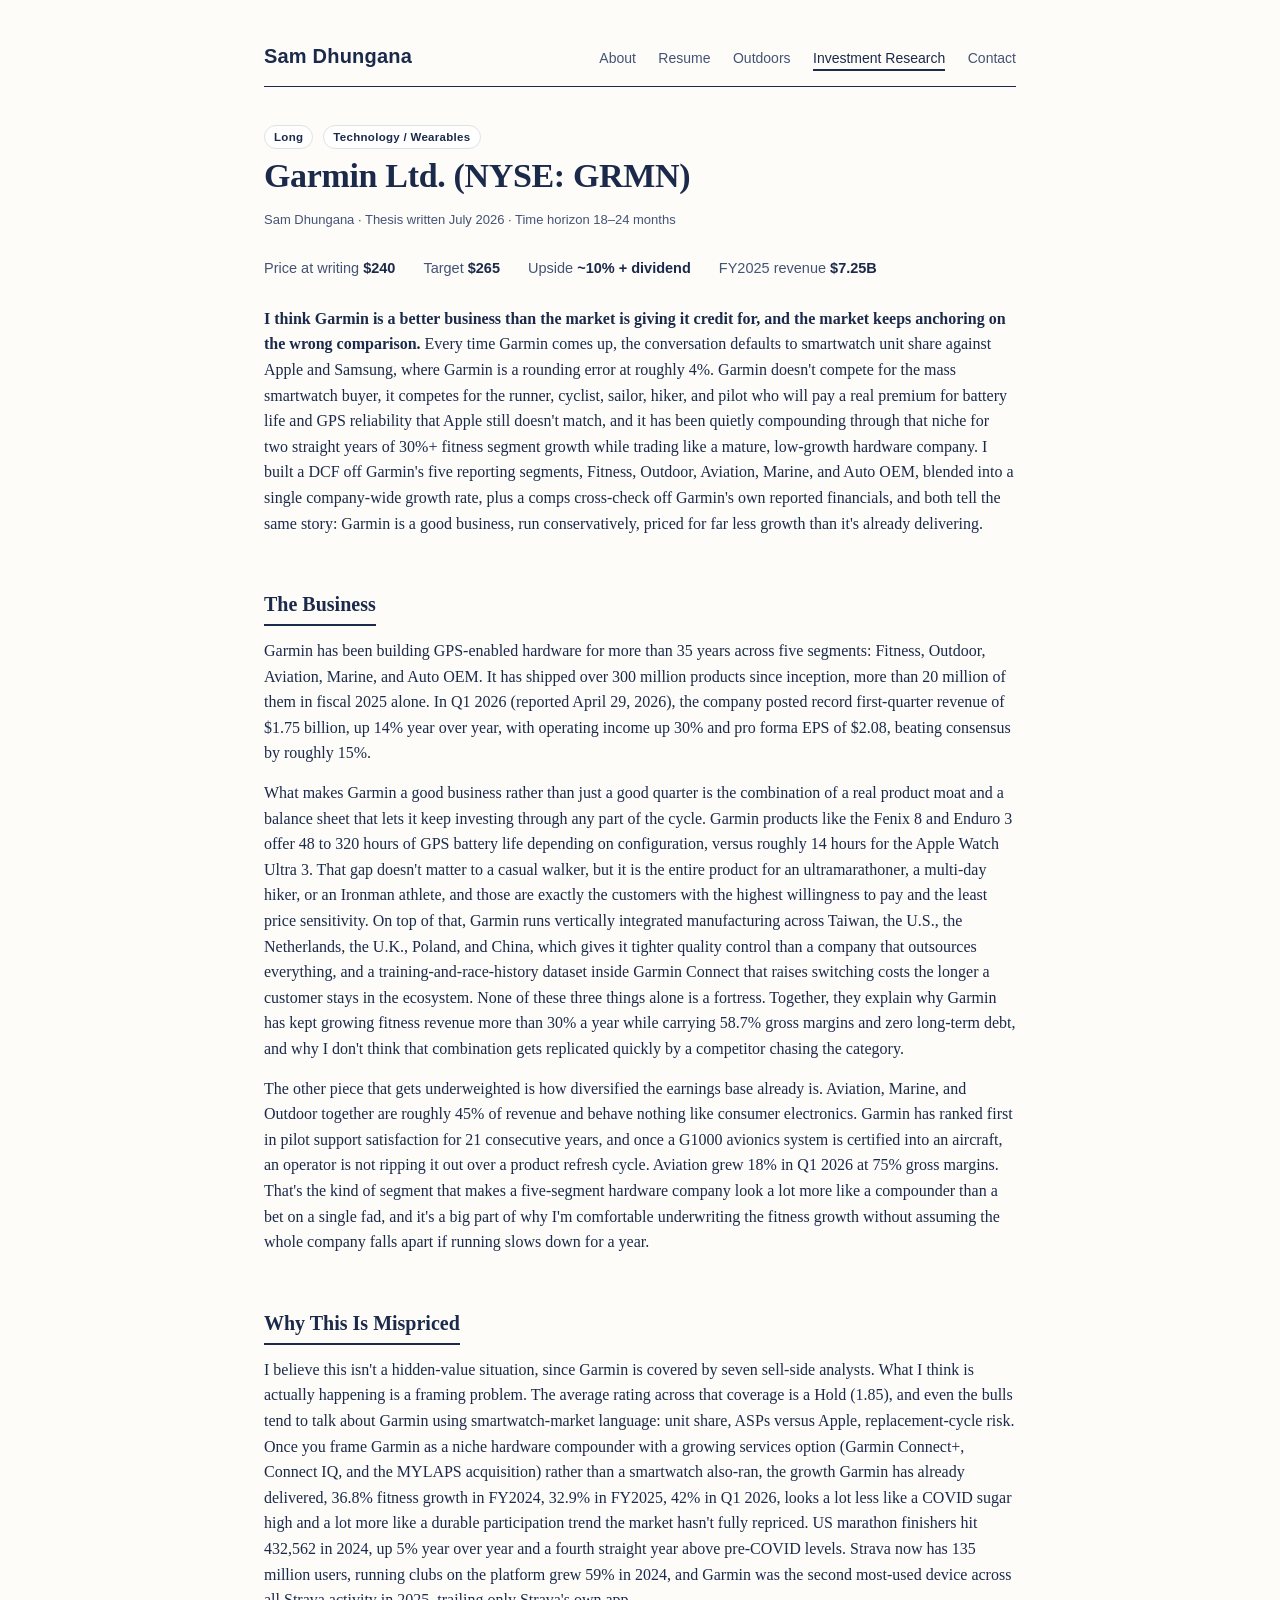
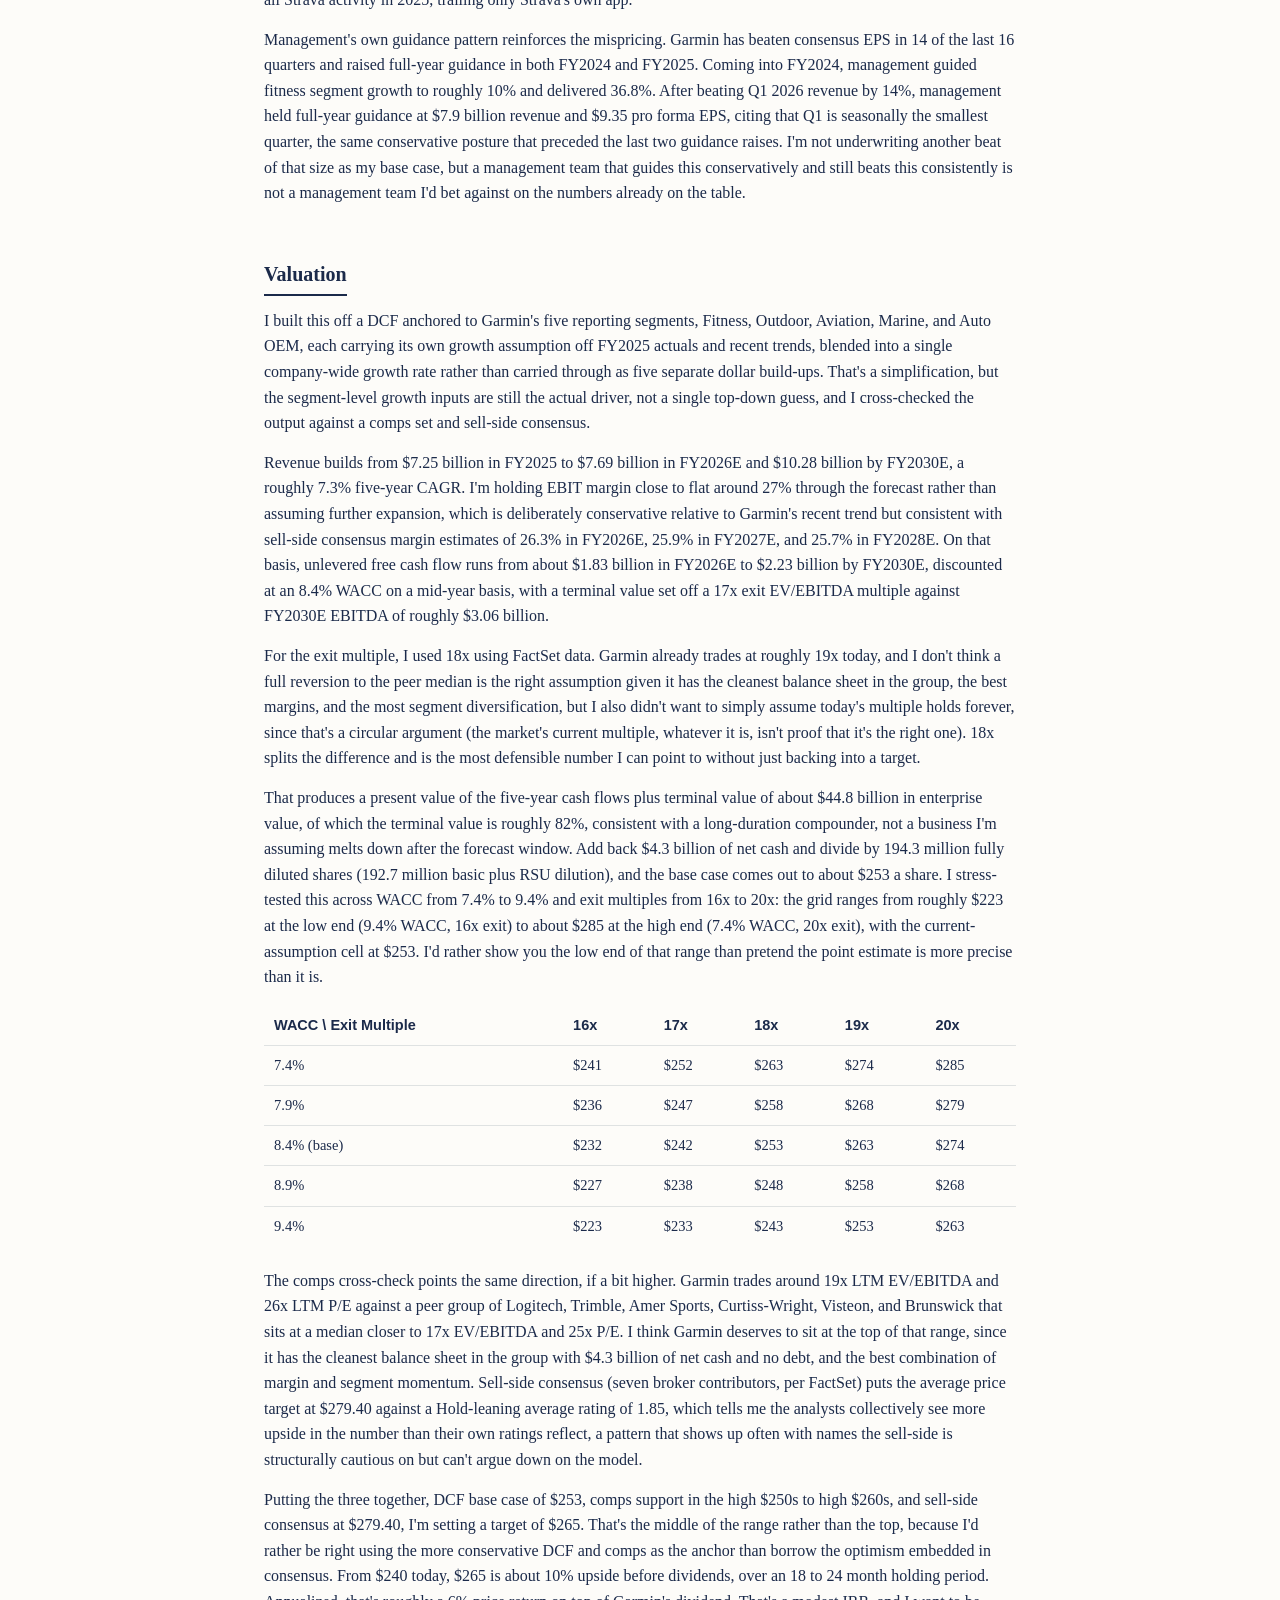
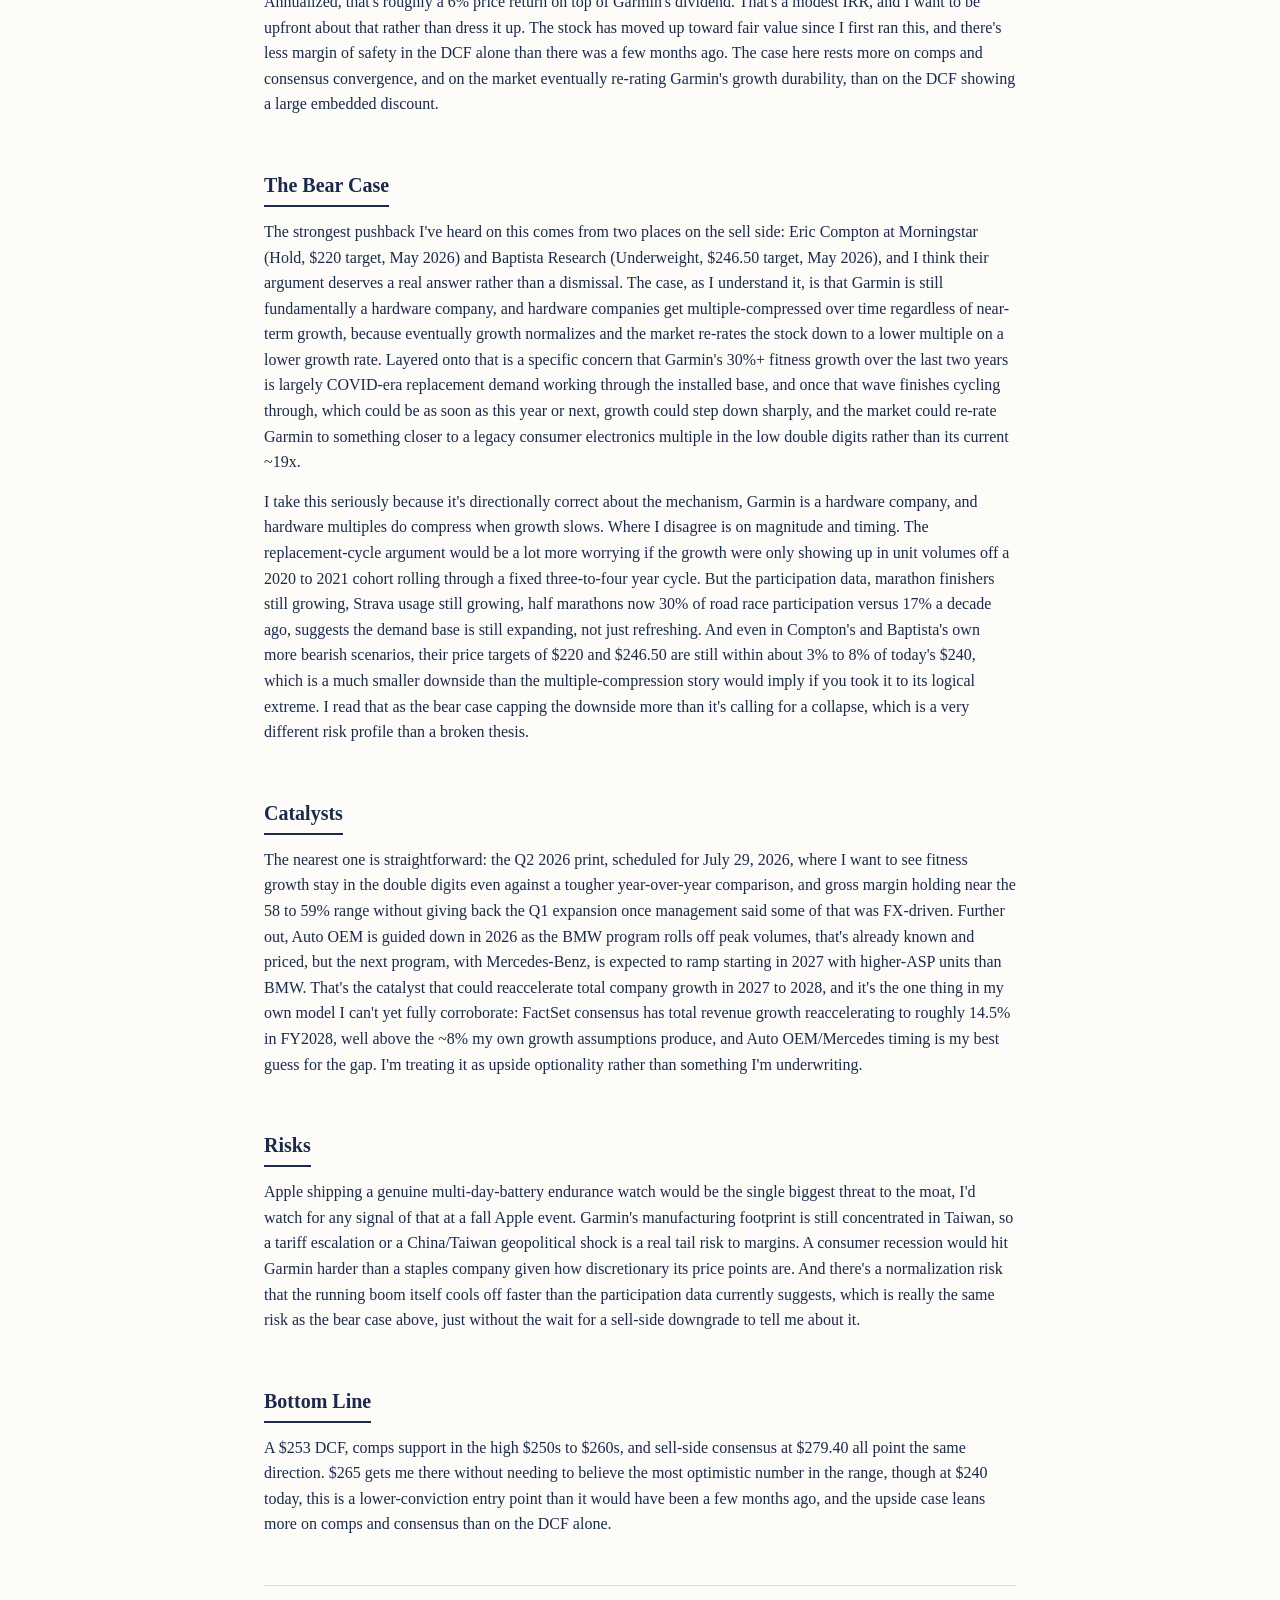
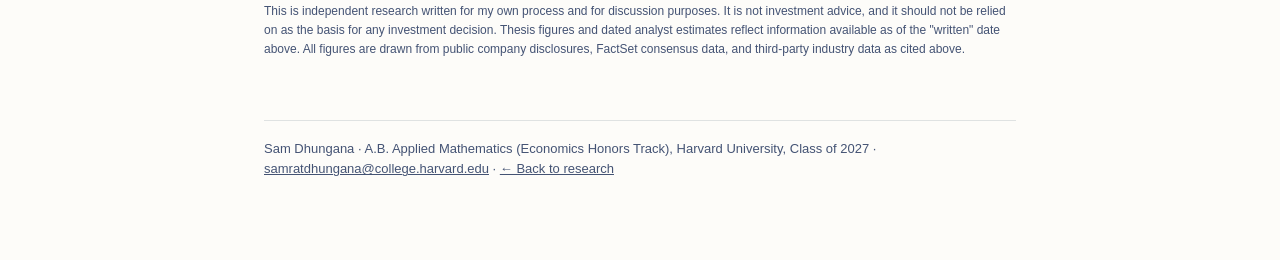
==== commit 817c4cea: "Restyle: monochrome palette, simpler tables, unboxed stat lines, refined type" ====
--- a/garmin.html
+++ b/garmin.html
@@ -25,12 +25,12 @@
   <h1>Garmin Ltd. (NYSE: GRMN)</h1>
   <div class="byline">Sam Dhungana &middot; Thesis written July 2026 &middot; Time horizon 18&ndash;24 months</div>
 
-  <div class="stat-row">
-    <div class="stat"><div class="label">Price (at writing)</div><div class="value">$240</div></div>
-    <div class="stat"><div class="label">Target Price</div><div class="value">$265</div></div>
-    <div class="stat"><div class="label">Upside</div><div class="value upside">~10% + dividend</div></div>
-    <div class="stat"><div class="label">FY2025 Revenue</div><div class="value">$7.25B</div></div>
-  </div>
+  <p class="stat-line">
+    <span>Price at writing <span class="value">$240</span></span>
+    <span>Target <span class="value">$265</span></span>
+    <span>Upside <span class="value upside">~10% + dividend</span></span>
+    <span>FY2025 revenue <span class="value">$7.25B</span></span>
+  </p>
 
   <p><strong>I think Garmin is a better business than the market is giving it credit for, and the market keeps anchoring on the wrong comparison.</strong> Every time Garmin comes up, the conversation defaults to smartwatch unit share against Apple and Samsung, where Garmin is a rounding error at roughly 4%. Garmin doesn't compete for the mass smartwatch buyer, it competes for the runner, cyclist, sailor, hiker, and pilot who will pay a real premium for battery life and GPS reliability that Apple still doesn't match, and it has been quietly compounding through that niche for two straight years of 30%+ fitness segment growth while trading like a mature, low-growth hardware company. I built a DCF off Garmin's five reporting segments, Fitness, Outdoor, Aviation, Marine, and Auto OEM, blended into a single company-wide growth rate, plus a comps cross-check off Garmin's own reported financials, and both tell the same story: Garmin is a good business, run conservatively, priced for far less growth than it's already delivering.</p>
 
--- a/style.css
+++ b/style.css
@@ -1,12 +1,13 @@
 :root {
   --ink: #1b2a4a;
   --ink-soft: #445374;
-  --accent: #8a6d1f;
-  --accent-bg: #f7f2e6;
-  --line: #e3e1da;
+  --accent: var(--ink);
+  --accent-bg: #ffffff;
+  --line: #dfe2e2;
   --bg: #fdfcf9;
   --green: #2f6b3f;
   --red: #a13d3d;
+  --sans: -apple-system, BlinkMacSystemFont, "Segoe UI", Roboto, Helvetica, Arial, sans-serif;
 }
 
 * { box-sizing: border-box; }
@@ -26,10 +27,10 @@
   display: flex;
   justify-content: space-between;
   align-items: baseline;
-  border-bottom: 2px solid var(--ink);
+  border-bottom: 1px solid var(--ink);
   padding-bottom: 14px;
   margin-bottom: 36px;
-  font-family: Helvetica, Arial, sans-serif;
+  font-family: var(--sans);
   flex-wrap: wrap;
   gap: 8px;
 }
@@ -41,18 +42,24 @@
   color: var(--ink-soft);
   text-decoration: none;
   font-size: 14px;
-  font-family: Helvetica, Arial, sans-serif;
+  font-family: var(--sans);
   padding-bottom: 3px;
 }
 nav.site a:hover { color: var(--accent); text-decoration: underline; }
 nav.site a.active { color: var(--ink); border-bottom: 2px solid var(--accent); }
 
-h1 { font-size: 30px; margin: 0 0 6px; }
-h2 { font-size: 19px; margin: 34px 0 10px; border-bottom: 1px solid var(--line); padding-bottom: 6px; }
+h1 { font-size: 34px; letter-spacing: -0.01em; margin: 0 0 6px; }
+h2 {
+  display: inline-block;
+  font-size: 20px;
+  margin: 38px 0 12px;
+  padding-bottom: 4px;
+  border-bottom: 2px solid var(--accent);
+}
 h3 { font-size: 16px; margin: 22px 0 8px; color: var(--ink-soft); }
 p { margin: 0 0 14px; }
 
-.tagline { color: var(--ink-soft); font-size: 15px; margin-bottom: 30px; font-family: Helvetica, Arial, sans-serif; }
+.tagline { color: var(--ink-soft); font-size: 15px; margin-bottom: 30px; font-family: var(--sans); }
 
 .hero {
   display: flex;
@@ -71,7 +78,7 @@
   display: flex;
   align-items: center;
   justify-content: center;
-  font-family: Helvetica, Arial, sans-serif;
+  font-family: var(--sans);
   font-size: 12px;
   color: var(--ink-soft);
   text-align: center;
@@ -88,46 +95,55 @@
   background: #fff;
 }
 .card a.title { font-size: 17px; font-weight: 700; color: var(--ink); text-decoration: none; }
-.card a.title:hover { color: var(--accent); }
-.card .meta { font-family: Helvetica, Arial, sans-serif; font-size: 12.5px; color: var(--ink-soft); margin: 4px 0 8px; text-transform: uppercase; letter-spacing: 0.4px; }
+.card a.title:hover { text-decoration: underline; }
+.card .meta { font-family: var(--sans); font-size: 13px; color: var(--ink-soft); margin: 4px 0 8px; }
 .card .desc { font-size: 14.5px; color: var(--ink-soft); margin: 0; }
 
 .pill {
   display: inline-block;
-  font-family: Helvetica, Arial, sans-serif;
+  font-family: var(--sans);
   font-size: 11.5px;
   font-weight: 700;
   padding: 2px 9px;
   border-radius: 999px;
   background: var(--accent-bg);
   color: var(--accent);
+  border: 1px solid var(--line);
   margin-right: 6px;
   letter-spacing: 0.3px;
 }
 
 table { width: 100%; border-collapse: collapse; margin: 16px 0 22px; font-size: 14.5px; }
-th, td { border: 1px solid var(--line); padding: 8px 10px; text-align: left; vertical-align: top; }
-th { background: #f4f2ec; font-family: Helvetica, Arial, sans-serif; font-size: 12.5px; text-transform: uppercase; letter-spacing: 0.3px; color: var(--ink-soft); }
-
-.stat-row { display: flex; flex-wrap: wrap; gap: 12px; margin: 18px 0 26px; }
-.stat { flex: 1 1 140px; border: 1px solid var(--line); border-radius: 6px; padding: 12px 14px; background: #fff; }
-.stat .label { font-family: Helvetica, Arial, sans-serif; font-size: 11px; text-transform: uppercase; color: var(--ink-soft); letter-spacing: 0.4px; }
-.stat .value { font-size: 20px; font-weight: 700; margin-top: 2px; }
+th, td { padding: 8px 10px; text-align: left; vertical-align: top; border-bottom: 1px solid var(--line); }
+th { font-family: var(--sans); font-weight: 700; color: var(--ink); }
+tr:last-child td { border-bottom: none; }
+
+.stat-line {
+  display: flex;
+  flex-wrap: wrap;
+  column-gap: 28px;
+  row-gap: 6px;
+  margin: 18px 0 26px;
+  font-family: var(--sans);
+  font-size: 14.5px;
+  color: var(--ink-soft);
+}
+.stat-line .value { color: var(--ink); font-weight: 700; }
 .upside { color: var(--green); }
 
 ul { margin: 0 0 14px; padding-left: 22px; }
 li { margin-bottom: 6px; }
 
-.byline { font-family: Helvetica, Arial, sans-serif; font-size: 13px; color: var(--ink-soft); margin-bottom: 26px; }
-
-.disclaimer { margin-top: 48px; padding-top: 16px; border-top: 1px solid var(--line); font-family: Helvetica, Arial, sans-serif; font-size: 12px; color: var(--ink-soft); }
-
-footer.site { margin-top: 60px; padding-top: 18px; border-top: 1px solid var(--line); font-family: Helvetica, Arial, sans-serif; font-size: 13px; color: var(--ink-soft); }
+.byline { font-family: var(--sans); font-size: 13px; color: var(--ink-soft); margin-bottom: 26px; }
+
+.disclaimer { margin-top: 48px; padding-top: 16px; border-top: 1px solid var(--line); font-family: var(--sans); font-size: 12px; color: var(--ink-soft); }
+
+footer.site { margin-top: 60px; padding-top: 18px; border-top: 1px solid var(--line); font-family: var(--sans); font-size: 13px; color: var(--ink-soft); }
 
 .two-col { display: grid; grid-template-columns: 1fr 1fr; gap: 16px; margin: 16px 0 22px; }
 @media (max-width: 600px) { .two-col { grid-template-columns: 1fr; } }
 .two-col .box { border: 1px solid var(--line); border-radius: 6px; padding: 14px 16px; background: #fff; }
-.two-col .box h4 { margin: 0 0 8px; font-family: Helvetica, Arial, sans-serif; font-size: 13.5px; text-transform: uppercase; letter-spacing: 0.3px; }
+.two-col .box h4 { margin: 0 0 8px; font-family: var(--sans); font-size: 13.5px; text-transform: uppercase; letter-spacing: 0.3px; }
 .two-col .box.strengths h4 { color: var(--green); }
 .two-col .box.weaknesses h4 { color: var(--red); }
 .two-col .box.opportunities h4 { color: var(--green); }
@@ -153,14 +169,14 @@
   display: flex;
   align-items: center;
   justify-content: center;
-  font-family: Helvetica, Arial, sans-serif;
+  font-family: var(--sans);
   font-size: 12px;
   color: var(--ink-soft);
   text-align: center;
   padding: 10px;
 }
 .gallery img { width: 100%; aspect-ratio: 4/3; object-fit: cover; display: block; cursor: zoom-in; }
-.gallery figcaption { font-family: Helvetica, Arial, sans-serif; font-size: 12.5px; color: var(--ink-soft); padding: 8px 10px; }
+.gallery figcaption { font-family: var(--sans); font-size: 12.5px; color: var(--ink-soft); padding: 8px 10px; }
 
 .lightbox {
   display: none;
@@ -184,7 +200,7 @@
 }
 .lightbox-caption {
   color: #fff;
-  font-family: Helvetica, Arial, sans-serif;
+  font-family: var(--sans);
   font-size: 13.5px;
   margin-top: 14px;
   text-align: center;
@@ -196,12 +212,12 @@
   color: #fff;
   font-size: 32px;
   line-height: 1;
-  font-family: Helvetica, Arial, sans-serif;
+  font-family: var(--sans);
 }
 
 .btn {
   display: inline-block;
-  font-family: Helvetica, Arial, sans-serif;
+  font-family: var(--sans);
   font-size: 13.5px;
   font-weight: 700;
   padding: 8px 16px;
@@ -210,12 +226,12 @@
   color: #fff !important;
   text-decoration: none;
 }
-.btn:hover { background: var(--accent); }
+.btn:hover { background: var(--ink-soft); }
 .btn.secondary { background: #fff; color: var(--ink) !important; border: 1px solid var(--line); }
 
 .section-nav { display: flex; gap: 10px; flex-wrap: wrap; margin: 20px 0 30px; }
 .section-nav a {
-  font-family: Helvetica, Arial, sans-serif;
+  font-family: var(--sans);
   font-size: 13.5px;
   padding: 10px 14px;
   border: 1px solid var(--line);
